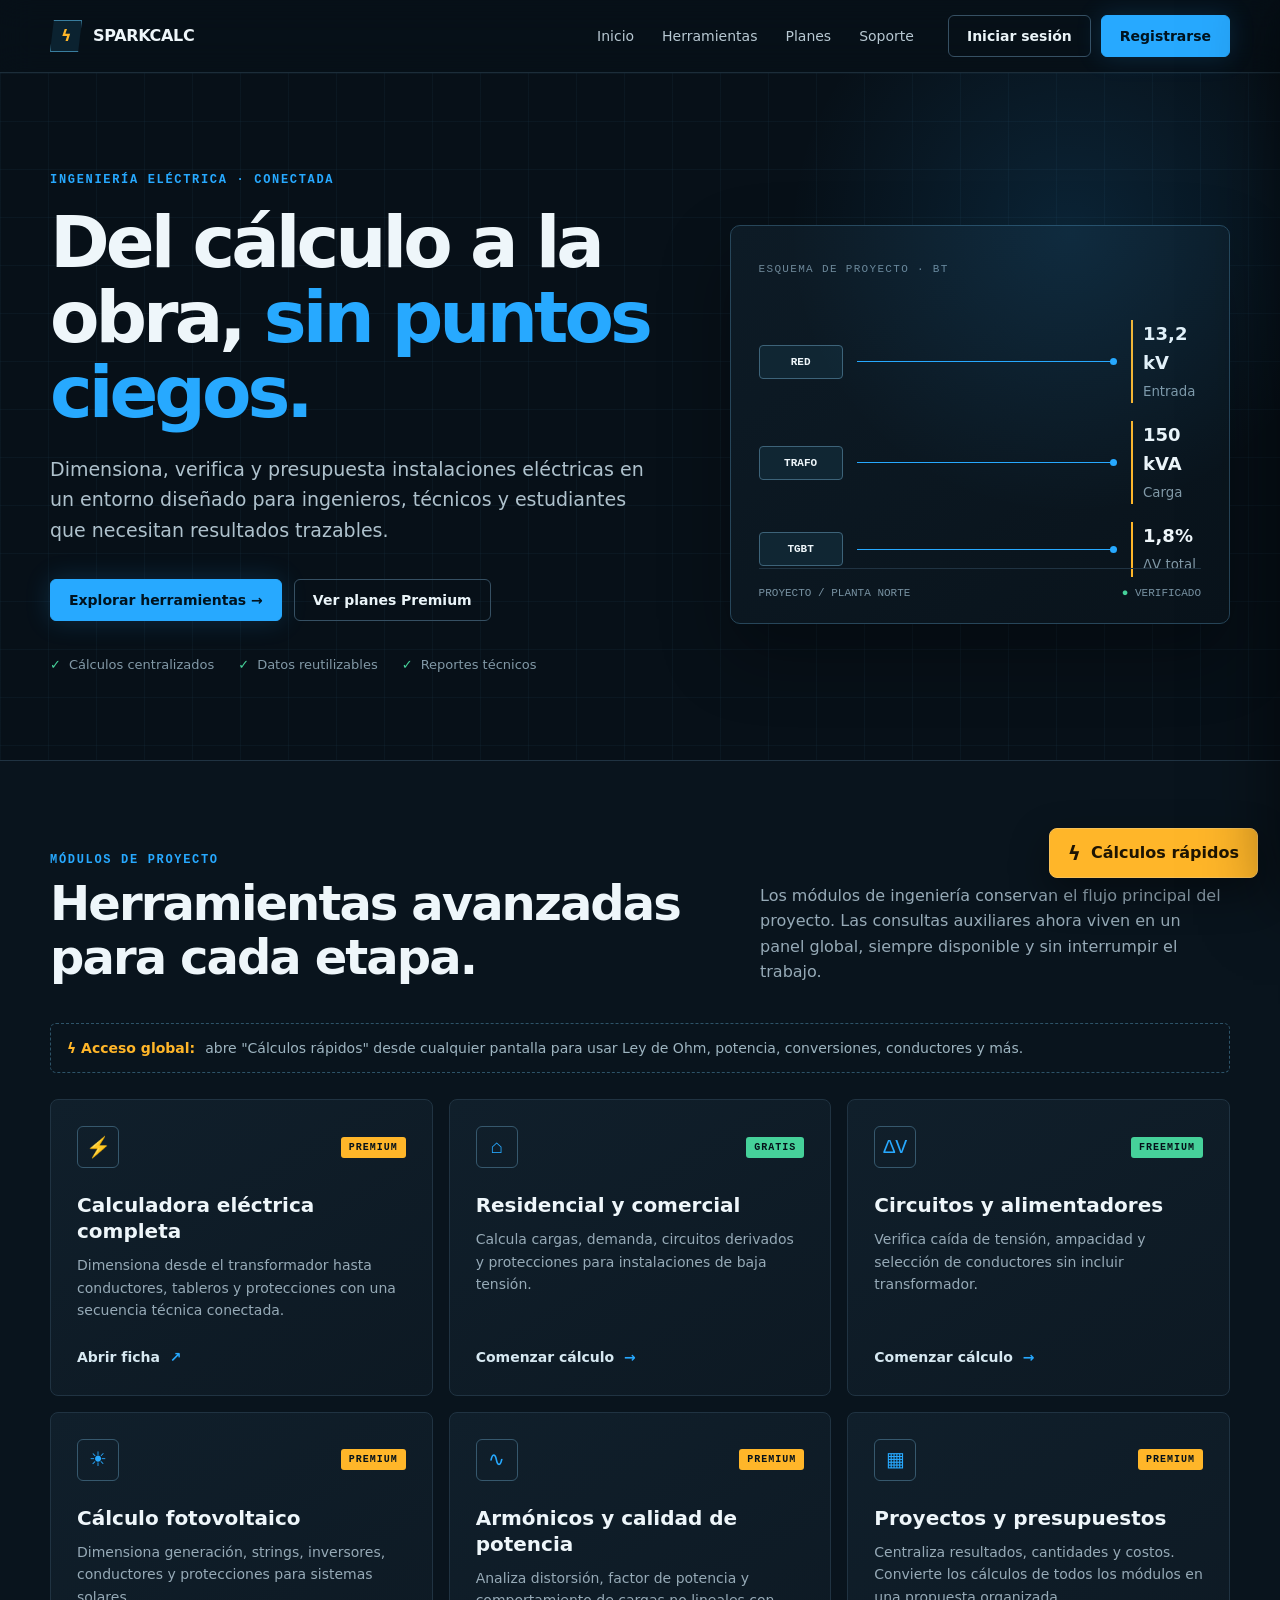
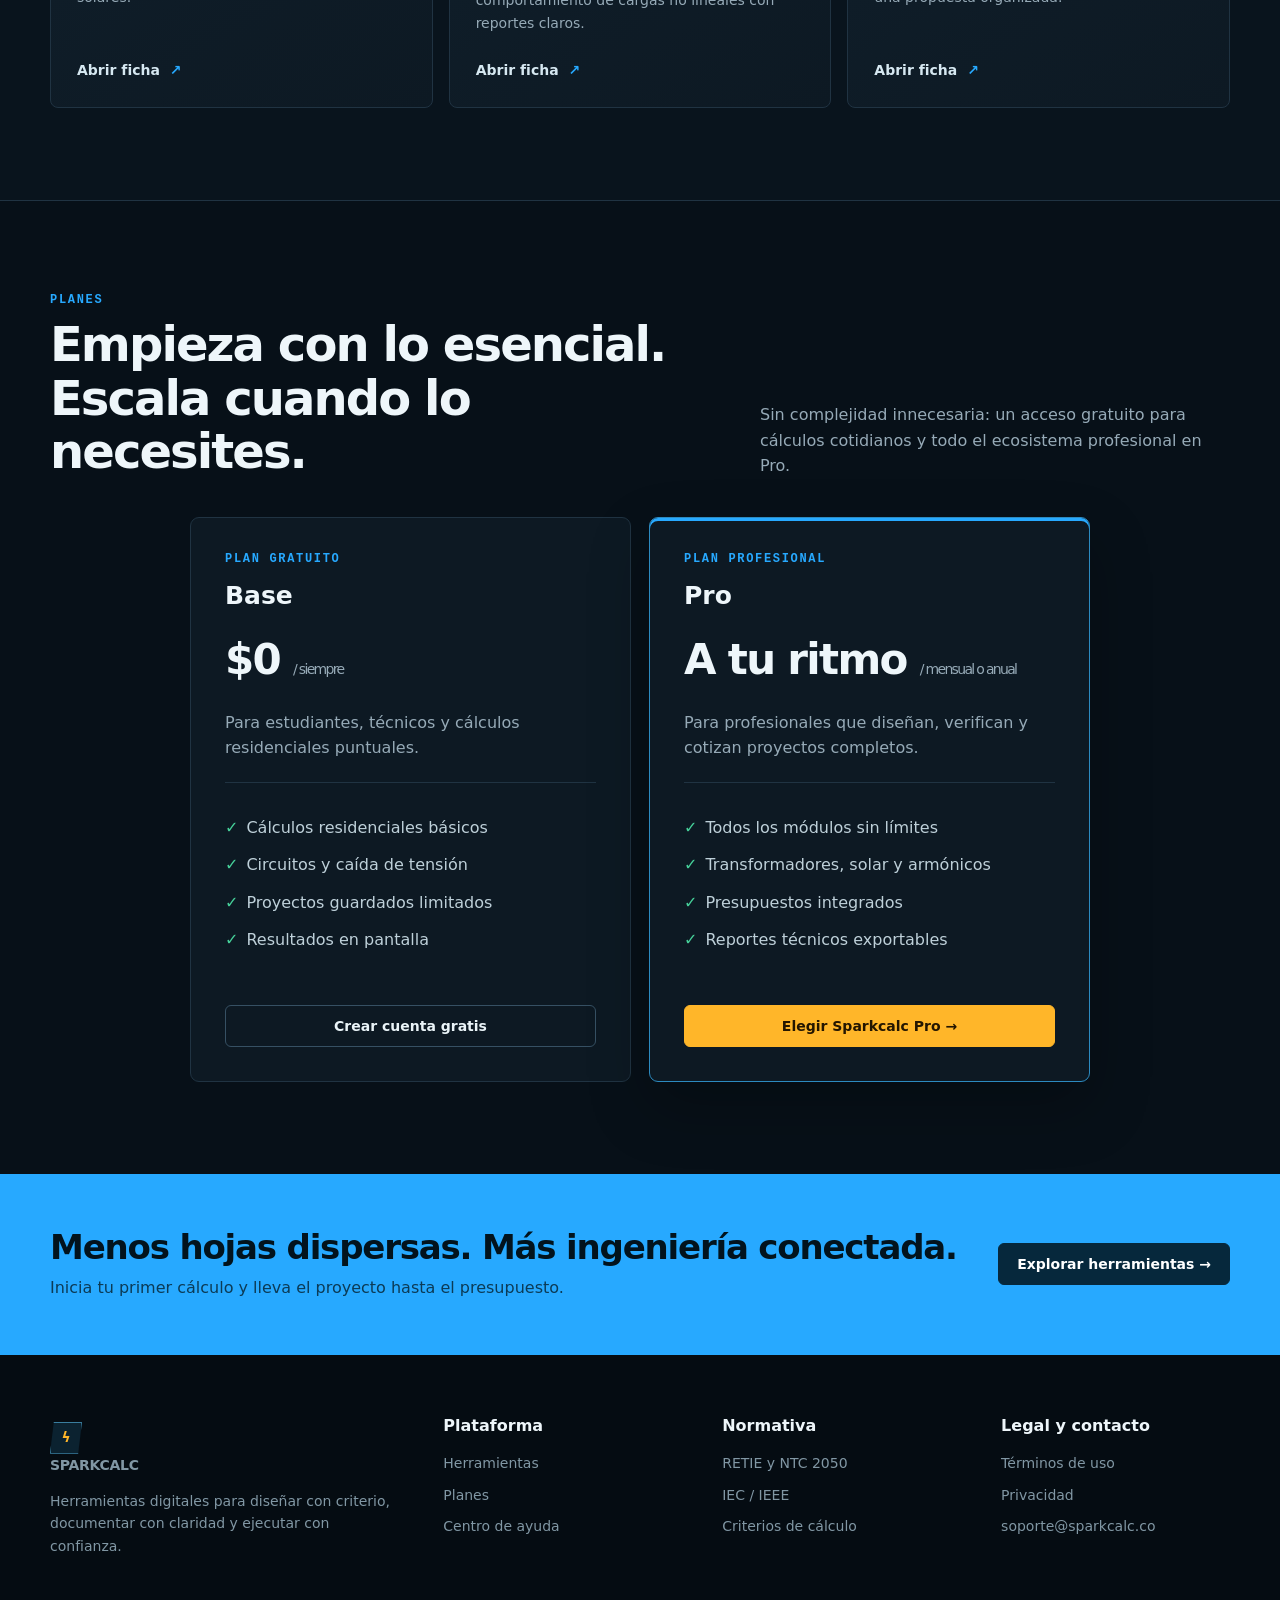
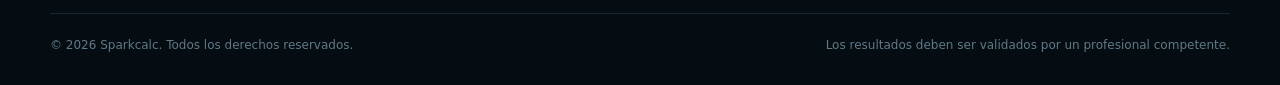
==== index.html @ 271c9454 "Corrección en Planes" ====
﻿<!doctype html>
<html lang="es">
<head>
  <meta charset="utf-8">
  <meta name="viewport" content="width=device-width, initial-scale=1">
  <meta name="description" content="Cálculo, análisis y gestión de proyectos eléctricos en una sola plataforma.">
  <title>Sparkcalc - Ingeniería eléctrica conectada</title>
  <link rel="stylesheet" href="assets/css/styles.css?v=20260912-plans">
</head>
<body>
  <header class="site-header">
    <div class="wrap nav">
      <a class="brand" href="#inicio" aria-label="Sparkcalc inicio">
        <span class="mark" aria-hidden="true">ϟ</span>
        <span>SPARKCALC</span>
      </a>
      <nav class="links" aria-label="Navegación principal">
        <a href="#inicio">Inicio</a>
        <a href="pages/herramientas.html">Herramientas</a>
        <a href="pages/planes.html">Planes</a>
        <a href="pages/soporte.html">Soporte</a>
      </nav>
      <div class="actions">
        <a class="btn" href="pages/login.html">Iniciar sesión</a>
        <a class="btn primary" href="pages/registro.html">Registrarse</a>
      </div>
    </div>
  </header>

  <button class="quick-trigger" id="quickOpen" type="button" aria-controls="quickPanel" aria-expanded="false">
    <span class="bolt" aria-hidden="true">ϟ</span>
    <span class="label">Cálculos rápidos</span>
  </button>
  <div class="quick-backdrop" id="quickBackdrop"></div>

  <aside class="quick-panel" id="quickPanel" aria-hidden="true" aria-label="Cálculos rápidos y convertidores">
    <div class="quick-head">
      <div>
        <div class="eyebrow">Disponible en todo momento</div>
        <h2>Cálculos rápidos</h2>
        <p>Consulta, convierte y vuelve a tu trabajo sin perder el contexto.</p>
      </div>
      <button class="close" id="quickClose" type="button" aria-label="Cerrar panel">×</button>
    </div>

    <div class="quick-groups" aria-label="Categorías de cálculo">
      <button class="quick-link active" type="button">Ω Ley de Ohm</button>
      <button class="quick-link" type="button">W Ley de Potencia</button>
      <button class="quick-link" type="button">⇄ Convertir unidades</button>
      <button class="quick-link" type="button">▤ Conductores</button>
      <button class="quick-link" type="button">△ Trifásicos</button>
      <button class="quick-link" type="button">cosφ Factor de potencia</button>
    </div>

    <div class="mini-calc">
      <h3>Ley de Ohm</h3>
      <p>Introduce tensión y resistencia para calcular la corriente.</p>
      <div class="field-row">
        <div class="field">
          <label for="voltage">Tensión (V)</label>
          <input id="voltage" type="number" value="120" min="0" inputmode="decimal">
        </div>
        <div class="field">
          <label for="resistance">Resistencia (Ω)</label>
          <input id="resistance" type="number" value="24" min="0.001" inputmode="decimal">
        </div>
      </div>
      <div class="result">
        <span>Corriente calculada</span>
        <strong id="current">5.00 A</strong>
      </div>
    </div>

    <p class="panel-note">
      Los cálculos rápidos son auxiliares y no modifican los datos del módulo activo hasta que el usuario elija "Usar resultado".
    </p>
  </aside>

  <main>
    <section class="hero" id="inicio">
      <div class="wrap hero-grid">
        <div>
          <div class="eyebrow">Ingeniería eléctrica · conectada</div>
          <h1>Del cálculo a la obra, <span>sin puntos ciegos.</span></h1>
          <p class="lead">
            Dimensiona, verifica y presupuesta instalaciones eléctricas en un entorno diseñado para ingenieros,
            técnicos y estudiantes que necesitan resultados trazables.
          </p>
          <div class="hero-actions">
            <a class="btn primary" href="pages/herramientas.html">Explorar herramientas →</a>
            <a class="btn" href="pages/planes.html">Ver planes Premium</a>
          </div>
          <div class="micro">
            <span>Cálculos centralizados</span>
            <span>Datos reutilizables</span>
            <span>Reportes técnicos</span>
          </div>
        </div>

        <aside class="diagram" aria-label="Resumen visual de un proyecto eléctrico">
          <div class="flow">
            <div class="flow-row">
              <div class="node">RED</div>
              <div class="wire"></div>
              <div class="metric"><b>13,2 kV</b><small>Entrada</small></div>
            </div>
            <div class="flow-row">
              <div class="node">TRAFO</div>
              <div class="wire"></div>
              <div class="metric"><b>150 kVA</b><small>Carga</small></div>
            </div>
            <div class="flow-row">
              <div class="node">TGBT</div>
              <div class="wire"></div>
              <div class="metric"><b>1,8%</b><small>ΔV total</small></div>
            </div>
          </div>
          <div class="status">
            <span>PROYECTO / PLANTA NORTE</span>
            <span><strong>●</strong> VERIFICADO</span>
          </div>
        </aside>
      </div>
    </section>

    <section class="tools" id="herramientas">
      <div class="wrap">
        <div class="section-head">
          <div>
            <div class="eyebrow">Módulos de proyecto</div>
            <h2>Herramientas avanzadas<br>para cada etapa.</h2>
          </div>
          <p>
            Los módulos de ingeniería conservan el flujo principal del proyecto. Las consultas auxiliares ahora
            viven en un panel global, siempre disponible y sin interrumpir el trabajo.
          </p>
        </div>
        <div class="tools-note">
          <b>ϟ Acceso global:</b>
          abre "Cálculos rápidos" desde cualquier pantalla para usar Ley de Ohm, potencia, conversiones, conductores y más.
        </div>
        <div class="grid">
          <article class="card">
            <div class="card-top"><span class="icon">⚡</span><span class="tag">Premium</span></div>
            <h3>Calculadora eléctrica completa</h3>
            <p>Dimensiona desde el transformador hasta conductores, tableros y protecciones con una secuencia técnica conectada.</p>
            <a href="pages/calculadora.html">Abrir ficha <span>↗</span></a>
          </article>
          <article class="card">
            <div class="card-top"><span class="icon">⌂</span><span class="tag free">Gratis</span></div>
            <h3>Residencial y comercial</h3>
            <p>Calcula cargas, demanda, circuitos derivados y protecciones para instalaciones de baja tensión.</p>
            <a href="pages/calculadora.html">Comenzar cálculo <span>→</span></a>
          </article>
          <article class="card">
            <div class="card-top"><span class="icon">ΔV</span><span class="tag free">Freemium</span></div>
            <h3>Circuitos y alimentadores</h3>
            <p>Verifica caída de tensión, ampacidad y selección de conductores sin incluir transformador.</p>
            <a href="pages/calculadora.html">Comenzar cálculo <span>→</span></a>
          </article>
          <article class="card">
            <div class="card-top"><span class="icon">☀</span><span class="tag">Premium</span></div>
            <h3>Cálculo fotovoltaico</h3>
            <p>Dimensiona generación, strings, inversores, conductores y protecciones para sistemas solares.</p>
            <a href="pages/fotovoltaico.html">Abrir ficha <span>↗</span></a>
          </article>
          <article class="card">
            <div class="card-top"><span class="icon">∿</span><span class="tag">Premium</span></div>
            <h3>Armónicos y calidad de potencia</h3>
            <p>Analiza distorsión, factor de potencia y comportamiento de cargas no lineales con reportes claros.</p>
            <a href="pages/calidad-potencia.html">Abrir ficha <span>↗</span></a>
          </article>
          <article class="card">
            <div class="card-top"><span class="icon">▦</span><span class="tag">Premium</span></div>
            <h3>Proyectos y presupuestos</h3>
            <p>Centraliza resultados, cantidades y costos. Convierte los cálculos de todos los módulos en una propuesta organizada.</p>
            <a href="pages/proyectos.html">Abrir ficha <span>↗</span></a>
          </article>
        </div>
      </div>
    </section>

    <section class="pricing" id="planes">
      <div class="wrap">
        <div class="section-head">
          <div>
            <div class="eyebrow">Planes</div>
            <h2>Empieza con lo esencial.<br>Escala cuando lo necesites.</h2>
          </div>
          <p>Sin complejidad innecesaria: un acceso gratuito para cálculos cotidianos y todo el ecosistema profesional en Pro.</p>
        </div>
        <div class="price-grid">
          <article class="price">
            <div class="eyebrow">Plan gratuito</div>
            <h3>Base</h3>
            <div class="amount">$0 <small>/ siempre</small></div>
            <p>Para estudiantes, técnicos y cálculos residenciales puntuales.</p>
            <ul class="features">
              <li>Cálculos residenciales básicos</li>
              <li>Circuitos y caída de tensión</li>
              <li>Proyectos guardados limitados</li>
              <li>Resultados en pantalla</li>
            </ul>
            <a class="btn" href="pages/registro.html">Crear cuenta gratis</a>
          </article>
          <article class="price pro">
            <div class="eyebrow">Plan profesional</div>
            <h3>Pro</h3>
            <div class="amount">A tu ritmo <small>/ mensual o anual</small></div>
            <p>Para profesionales que diseñan, verifican y cotizan proyectos completos.</p>
            <ul class="features">
              <li>Todos los módulos sin límites</li>
              <li>Transformadores, solar y armónicos</li>
              <li>Presupuestos integrados</li>
              <li>Reportes técnicos exportables</li>
            </ul>
            <a class="btn amber" href="pages/registro.html">Elegir Sparkcalc Pro →</a>
          </article>
        </div>
      </div>
    </section>

    <section class="cta-band">
      <div class="wrap cta-in">
        <div>
          <h2>Menos hojas dispersas. Más ingeniería conectada.</h2>
          <p>Inicia tu primer cálculo y lleva el proyecto hasta el presupuesto.</p>
        </div>
        <a class="btn" href="pages/herramientas.html">Explorar herramientas →</a>
      </div>
    </section>
  </main>

  <footer id="soporte">
    <div class="wrap">
      <div class="foot">
        <div>
          <a class="brand" href="#inicio"><span class="mark" aria-hidden="true">ϟ</span><span>SPARKCALC</span></a>
          <p>Herramientas digitales para diseñar con criterio, documentar con claridad y ejecutar con confianza.</p>
        </div>
        <div>
          <h4>Plataforma</h4>
          <a href="pages/herramientas.html">Herramientas</a>
          <a href="pages/planes.html">Planes</a>
          <a href="pages/soporte.html">Centro de ayuda</a>
        </div>
        <div>
          <h4>Normativa</h4>
          <a href="pages/normativa.html">RETIE y NTC 2050</a>
          <a href="pages/normativa.html#iec-ieee">IEC / IEEE</a>
          <a href="pages/normativa.html#criterios">Criterios de cálculo</a>
        </div>
        <div>
          <h4>Legal y contacto</h4>
          <a href="pages/legal.html">Términos de uso</a>
          <a href="pages/legal.html#privacidad">Privacidad</a>
          <a href="mailto:soporte@sparkcalc.co">soporte@sparkcalc.co</a>
        </div>
      </div>
      <div class="legal">
        <span>© 2026 Sparkcalc. Todos los derechos reservados.</span>
        <span>Los resultados deben ser validados por un profesional competente.</span>
      </div>
    </div>
  </footer>

  <script src="assets/js/main.js?v=20260912-light" defer></script>
</body>
</html>
---- assets/css/styles.css ----
:root {
  --bg: #071018;
  --panel: #0d1923;
  --panel-strong: #101f2b;
  --line: #203342;
  --text: #eef6fa;
  --muted: #96aab7;
  --blue: #27a9ff;
  --amber: #ffb629;
  --green: #46d19a;
  --max: 1180px;
}

* { box-sizing: border-box; }
html { scroll-behavior: smooth; }

body {
  margin: 0;
  background: var(--bg);
  color: var(--text);
  font: 16px/1.6 Inter, ui-sans-serif, system-ui, -apple-system, BlinkMacSystemFont, "Segoe UI", sans-serif;
}

a { color: inherit; text-decoration: none; }
button, input { font: inherit; }
.wrap { width: min(var(--max), calc(100% - 40px)); margin: auto; }

.eyebrow {
  color: var(--blue);
  font: 700 12px/1.2 ui-monospace, SFMono-Regular, Consolas, monospace;
  letter-spacing: .14em;
  text-transform: uppercase;
}

.site-header {
  position: sticky;
  top: 0;
  z-index: 20;
  border-bottom: 1px solid rgba(69, 101, 122, .35);
  background: rgba(7, 16, 24, .88);
  backdrop-filter: blur(16px);
}

.nav { display: flex; height: 72px; align-items: center; gap: 34px; }
.brand { display: flex; align-items: center; gap: 11px; font-weight: 780; letter-spacing: -.02em; }

.mark {
  display: grid;
  width: 32px;
  height: 32px;
  place-items: center;
  border: 1px solid #397d9e;
  background: #0b2230;
  color: var(--amber);
  clip-path: polygon(12% 0, 100% 0, 88% 100%, 0 100%);
}

.links { display: flex; gap: 28px; margin-left: auto; color: #b7c8d2; font-size: 14px; }
.links a:hover { color: #fff; }
.actions { display: flex; gap: 10px; }

.btn {
  display: inline-flex;
  min-height: 42px;
  align-items: center;
  justify-content: center;
  padding: 0 18px;
  border: 1px solid #365063;
  border-radius: 6px;
  background: transparent;
  color: #eaf4f8;
  cursor: pointer;
  font-size: 14px;
  font-weight: 700;
  transition: .2s;
}

.btn:hover { border-color: #5b839d; transform: translateY(-1px); }
.btn.primary { border-color: var(--blue); background: var(--blue); color: #00131f; box-shadow: 0 0 26px rgba(39, 169, 255, .18); }
.btn.amber { border-color: var(--amber); background: var(--amber); color: #241600; }

.hero {
  position: relative;
  overflow: hidden;
  padding: 100px 0 84px;
  border-bottom: 1px solid var(--line);
  background-image:
    linear-gradient(rgba(41, 79, 102, .12) 1px, transparent 1px),
    linear-gradient(90deg, rgba(41, 79, 102, .12) 1px, transparent 1px);
  background-size: 48px 48px;
}

.hero::after {
  position: absolute;
  top: -150px;
  right: -100px;
  width: 620px;
  height: 620px;
  background: radial-gradient(circle, rgba(39, 169, 255, .13), transparent 64%);
  content: "";
  pointer-events: none;
}

.hero-grid { display: grid; align-items: center; gap: 68px; grid-template-columns: 1.1fr .9fr; }
.hero h1 { max-width: 800px; margin: 18px 0 24px; font-size: clamp(42px, 6vw, 72px); letter-spacing: -.055em; line-height: 1.04; }
.hero h1 span { color: var(--blue); }
.lead { max-width: 650px; margin: 0 0 34px; color: #afc2cd; font-size: 19px; }
.hero-actions { display: flex; flex-wrap: wrap; gap: 12px; }
.micro { display: flex; gap: 24px; margin-top: 34px; color: #8299a7; font-size: 13px; }
.micro span::before, .features li::before { margin-right: 8px; color: var(--green); content: "✓"; }

.diagram {
  position: relative;
  min-height: 390px;
  padding: 28px;
  border: 1px solid #27465a;
  border-radius: 10px;
  background: linear-gradient(145deg, #0d1b26, #09131b);
  box-shadow: 0 30px 70px rgba(0, 0, 0, .32);
}

.diagram::before {
  color: #6d8798;
  content: "ESQUEMA DE PROYECTO · BT";
  font: 11px ui-monospace, SFMono-Regular, Consolas, monospace;
  letter-spacing: .12em;
}

.flow { margin-top: 40px; }
.flow-row { display: grid; align-items: center; gap: 14px; grid-template-columns: 84px 1fr 70px; margin: 18px 0; }
.node { padding: 10px 8px; border: 1px solid #3d6379; border-radius: 4px; background: #102633; font: 700 11px ui-monospace, SFMono-Regular, Consolas, monospace; text-align: center; }
.wire { position: relative; height: 1px; background: var(--blue); }
.wire::after { position: absolute; top: -3px; right: 0; width: 7px; height: 7px; border-radius: 50%; background: var(--blue); content: ""; }
.metric { padding-left: 10px; border-left: 2px solid var(--amber); }
.metric b { display: block; font-size: 18px; }
.metric small { color: #8199a7; }

.status {
  position: absolute;
  right: 28px;
  bottom: 24px;
  left: 28px;
  display: flex;
  justify-content: space-between;
  padding-top: 18px;
  border-top: 1px solid var(--line);
  color: #7892a2;
  font: 11px ui-monospace, SFMono-Regular, Consolas, monospace;
}

.status strong { color: var(--green); }
section { padding: 92px 0; }

.section-head {
  display: flex;
  align-items: end;
  justify-content: space-between;
  gap: 30px;
  margin-bottom: 38px;
}

.section-head h2 { margin: 10px 0 0; font-size: clamp(32px, 4vw, 48px); letter-spacing: -.04em; line-height: 1.12; }
.section-head p { max-width: 470px; margin: 0; color: var(--muted); }
.tools { background: #09141d; }

.tools-note {
  display: flex;
  align-items: center;
  gap: 10px;
  margin: 0 0 26px;
  padding: 13px 16px;
  border: 1px dashed #2d5368;
  border-radius: 6px;
  color: #9eb5c1;
  font-size: 14px;
}

.tools-note b { color: var(--amber); }
.grid { display: grid; gap: 16px; grid-template-columns: repeat(3, 1fr); }

.card {
  display: flex;
  min-height: 285px;
  flex-direction: column;
  padding: 26px;
  border: 1px solid var(--line);
  border-radius: 8px;
  background: linear-gradient(150deg, var(--panel-strong), var(--panel));
  transition: .22s;
}

.card:hover { border-color: #376078; transform: translateY(-4px); }
.card-top { display: flex; align-items: center; justify-content: space-between; }
.icon { display: grid; width: 42px; height: 42px; place-items: center; border: 1px solid #36586d; border-radius: 6px; color: var(--blue); font: 20px ui-monospace, SFMono-Regular, Consolas, monospace; }
.tag { padding: 5px 8px; border-radius: 3px; background: var(--amber); color: #05121a; font: 700 10px ui-monospace, SFMono-Regular, Consolas, monospace; letter-spacing: .1em; text-transform: uppercase; }
.tag.free { background: var(--green); }
.card h3 { margin: 24px 0 10px; font-size: 20px; line-height: 1.3; }
.card p { margin: 0; color: var(--muted); font-size: 14px; }
.card a { margin-top: auto; padding-top: 25px; color: #d6e8f1; font-size: 14px; font-weight: 700; }
.card a span { margin-left: 5px; color: var(--blue); }

.pricing { border-top: 1px solid var(--line); background: var(--bg); }
.price-grid { display: grid; max-width: 900px; gap: 18px; grid-template-columns: 1fr 1fr; margin: 0 auto; }
.price { padding: 34px; border: 1px solid var(--line); border-radius: 9px; background: var(--panel); }
.price.pro { border-color: #2c8ac0; box-shadow: inset 0 3px var(--blue), 0 25px 60px rgba(0, 0, 0, .25); }
.price h3 { margin: 10px 0; font-size: 25px; }
.amount { font-size: 42px; font-weight: 800; letter-spacing: -.04em; }
.amount small { color: var(--muted); font-size: 14px; font-weight: 500; }
.price > p { min-height: 52px; color: var(--muted); }
.features { padding: 20px 0; border-top: 1px solid var(--line); margin: 20px 0; list-style: none; }
.features li { margin: 12px 0; color: #bed0d9; }
.price .btn { width: 100%; }

.cta-band { padding: 54px 0; background: var(--blue); color: #02131d; }
.cta-in { display: flex; align-items: center; justify-content: space-between; gap: 30px; }
.cta-in h2 { margin: 0; font-size: 34px; letter-spacing: -.035em; line-height: 1.15; }
.cta-in p { margin: 8px 0 0; color: #0c3b56; }
.cta-in .btn { border-color: #06283c; background: #06283c; color: #fff; white-space: nowrap; }

footer { padding: 58px 0 30px; background: #050c12; }
.foot { display: grid; gap: 50px; grid-template-columns: 1.5fr repeat(3, 1fr); }
.foot p, .foot a { color: #8197a4; font-size: 14px; }
.foot h4 { margin: 0 0 14px; }
.foot a { display: block; margin: 9px 0; }
.foot a:hover { color: #fff; }
.legal { display: flex; justify-content: space-between; margin-top: 42px; padding-top: 22px; border-top: 1px solid #172632; color: #607987; font-size: 12px; }

.quick-trigger {
  position: fixed;
  right: 22px;
  bottom: 22px;
  z-index: 35;
  display: flex;
  min-height: 50px;
  align-items: center;
  gap: 10px;
  padding: 0 18px;
  border: 1px solid #f7c057;
  border-radius: 8px;
  background: var(--amber);
  color: #1e1503;
  box-shadow: 0 14px 38px rgba(0, 0, 0, .42);
  cursor: pointer;
  font-weight: 800;
}

.quick-trigger .bolt { font-size: 20px; }
.quick-panel { position: fixed; inset: 0 0 0 auto; z-index: 50; width: min(430px, 100%); overflow: auto; padding: 24px; border-left: 1px solid #31556a; background: #08131c; box-shadow: -24px 0 70px rgba(0, 0, 0, .55); transform: translateX(105%); transition: transform .25s ease; }
.quick-panel.open { transform: none; }
.quick-backdrop { position: fixed; inset: 0; z-index: 45; background: rgba(1, 7, 11, .62); backdrop-filter: blur(3px); opacity: 0; pointer-events: none; transition: .2s; }
.quick-backdrop.open { opacity: 1; pointer-events: auto; }
.quick-head { display: flex; align-items: start; justify-content: space-between; gap: 20px; padding-bottom: 20px; border-bottom: 1px solid var(--line); }
.quick-head h2 { margin: 6px 0; font-size: 24px; line-height: 1.2; }
.quick-head p { margin: 0; color: var(--muted); font-size: 14px; }
.close { width: 40px; height: 40px; border: 1px solid var(--line); border-radius: 6px; background: var(--panel); color: #fff; cursor: pointer; font-size: 22px; }
.quick-groups { display: grid; gap: 9px; grid-template-columns: 1fr 1fr; margin: 22px 0; }
.quick-link { padding: 13px; border: 1px solid var(--line); border-radius: 6px; background: var(--panel); color: #c8d8e0; cursor: pointer; font-weight: 650; text-align: left; }
.quick-link:hover, .quick-link.active { border-color: var(--blue); background: #102839; color: #fff; }
.mini-calc { padding: 20px; border: 1px solid #28536c; border-radius: 8px; background: #0d1e29; }
.mini-calc h3 { margin: 0 0 4px; }
.mini-calc > p { margin: 0 0 18px; color: var(--muted); font-size: 13px; }
.field-row { display: grid; gap: 10px; grid-template-columns: 1fr 1fr; }
.field label { display: block; margin-bottom: 5px; color: #9db2bd; font-size: 13px; }
.field input { width: 100%; height: 43px; padding: 0 11px; border: 1px solid #315267; border-radius: 5px; background: #07131b; color: #fff; font: 16px ui-monospace, SFMono-Regular, Consolas, monospace; }
.result { display: flex; align-items: center; justify-content: space-between; margin-top: 15px; padding: 13px; border-left: 3px solid var(--green); background: #0a1720; }
.result span { color: var(--muted); font-size: 13px; }
.result strong { font: 700 20px ui-monospace, SFMono-Regular, Consolas, monospace; }
.panel-note { margin-top: 20px; color: #76909f; font-size: 12px; }

.page-main { background: #f4f7f9; color: #13232d; }
.page-hero {
  padding: 74px 0 46px;
  border-bottom: 1px solid var(--line);
  color: var(--text);
  background:
    linear-gradient(90deg, rgba(39, 169, 255, .13), transparent 42%),
    linear-gradient(rgba(41, 79, 102, .1) 1px, transparent 1px),
    linear-gradient(90deg, rgba(41, 79, 102, .1) 1px, transparent 1px),
    #09141d;
  background-size: auto, 44px 44px, 44px 44px;
}
.page-hero h1 { max-width: 780px; margin: 12px 0 16px; color: var(--text); font-size: clamp(36px, 5vw, 58px); letter-spacing: -.05em; line-height: 1.05; }
.page-hero p { max-width: 760px; margin: 0; color: #abc0cc; font-size: 18px; }
.page-section { padding: 56px 0; background: #f4f7f9; }
.split { display: grid; gap: 22px; grid-template-columns: 1.05fr .95fr; }
.panel {
  padding: 24px;
  border: 1px solid #d8e2e8;
  border-radius: 8px;
  background: #ffffff;
  color: #13232d;
  box-shadow: 0 18px 45px rgba(22, 44, 58, .08);
}
.panel h2, .panel h3 { margin-top: 0; letter-spacing: -.025em; line-height: 1.2; }
.panel h2, .panel h3 { color: #0f2532; }
.panel p { color: #344f60; }
.module-list { display: grid; gap: 14px; }
.module-item {
  display: grid;
  gap: 16px;
  grid-template-columns: 52px 1fr auto;
  align-items: center;
  padding: 18px;
  border: 1px solid #d8e2e8;
  border-radius: 8px;
  background: #ffffff;
  color: #13232d;
  box-shadow: 0 14px 34px rgba(22, 44, 58, .07);
}
.module-item p { margin: 4px 0 0; color: #344f60; font-size: 14px; }
.module-item h3 { margin: 0; color: #0f2532; font-size: 18px; }
.page-section .btn:not(.primary):not(.amber), .auth-card .btn:not(.primary):not(.amber) {
  border-color: #b7c9d3;
  background: #ffffff;
  color: #173140;
}
.page-section .btn:not(.primary):not(.amber):hover, .auth-card .btn:not(.primary):not(.amber):hover {
  border-color: #6d91a5;
}
.stat-grid { display: grid; gap: 12px; grid-template-columns: repeat(3, 1fr); margin-top: 22px; }
.stat {
  padding: 16px;
  border: 1px solid #d9e5eb;
  border-left: 4px solid var(--blue);
  border-radius: 6px;
  background: #f8fbfd;
}
.stat b { display: block; font-size: 24px; letter-spacing: -.03em; }
.stat span { color: #405b6b; font-size: 13px; }
.form-grid { display: grid; gap: 14px; grid-template-columns: 1fr 1fr; }
.form-grid .field.full { grid-column: 1 / -1; }
.panel .field label, .auth-card .field label { color: #425765; }
.panel .field input, .panel .field select, .panel .field textarea,
.auth-card .field input, .auth-card .field select, .auth-card .field textarea {
  width: 100%;
  min-height: 43px;
  padding: 10px 11px;
  border: 1px solid #c9d7df;
  border-radius: 5px;
  background: #fbfdfe;
  color: #102431;
  box-shadow: inset 0 1px 2px rgba(16, 36, 49, .04);
}
.field textarea { min-height: 110px; resize: vertical; }
.table {
  width: 100%;
  border-collapse: collapse;
  overflow: hidden;
  border: 1px solid #d8e2e8;
  border-radius: 8px;
  background: #ffffff;
  color: #263b49;
  font-size: 14px;
}
.table th, .table td { padding: 14px; border-bottom: 1px solid #e1e9ee; text-align: left; }
.table th { background: #eaf2f6; color: #173140; font-size: 12px; letter-spacing: .08em; text-transform: uppercase; }
.table tr:last-child td { border-bottom: 0; }
.steps { display: grid; gap: 12px; counter-reset: step; }
.step { position: relative; padding: 18px 18px 18px 58px; border: 1px solid #d8e2e8; border-radius: 8px; background: #f8fbfd; }
.step::before {
  position: absolute;
  top: 18px;
  left: 18px;
  display: grid;
  width: 28px;
  height: 28px;
  place-items: center;
  border-radius: 50%;
  background: var(--amber);
  color: #211500;
  counter-increment: step;
  content: counter(step);
  font-weight: 800;
}
.step h3 { margin: 0 0 4px; font-size: 17px; }
.step p { margin: 0; color: #344f60; font-size: 14px; }
.auth-shell { display: grid; min-height: calc(100vh - 72px); place-items: center; padding: 46px 0; background: #f4f7f9; color: #13232d; }
.auth-card {
  width: min(460px, calc(100% - 32px));
  padding: 32px;
  border: 1px solid #d8e2e8;
  border-radius: 8px;
  background: #ffffff;
  box-shadow: 0 24px 70px rgba(22, 44, 58, .12);
}
.auth-card h1 { margin: 12px 0 8px; font-size: 34px; letter-spacing: -.04em; line-height: 1.08; }
.auth-card p { margin: 0 0 22px; color: #344f60; }
.auth-card .btn { width: 100%; margin-top: 16px; }
.muted-link { color: var(--blue); font-weight: 700; }
.page-main .pricing { border-top: 0; background: #f4f7f9; }
.page-main .price {
  border-color: #d8e2e8;
  background: #ffffff;
  color: #13232d;
  box-shadow: 0 18px 45px rgba(22, 44, 58, .08);
}
.page-main .price:not(.pro) { border-color: #e5a11f; box-shadow: inset 0 3px var(--amber), 0 22px 54px rgba(127, 91, 20, .12); }
.page-main .price.pro { border-color: #42aee8; box-shadow: inset 0 3px var(--blue), 0 24px 60px rgba(22, 44, 58, .12); }
.page-main .price h3, .page-main .amount { color: #0f2532; }
.page-main .price > p, .page-main .features li { color: #344f60; }
.page-main .amount small { color: #405b6b; }
.page-main .features { border-top-color: #d8e2e8; }

@media (max-width: 900px) {
  .links { display: none; }
  .actions .btn:first-child { display: none; }
  .hero-grid { grid-template-columns: 1fr; }
  .diagram { min-height: 340px; }
  .grid { grid-template-columns: repeat(2, 1fr); }
  .foot { grid-template-columns: 1fr 1fr; }
  .section-head { display: block; }
  .section-head p { margin-top: 16px; }
  .split { grid-template-columns: 1fr; }
  .module-item { grid-template-columns: 46px 1fr; }
  .module-item .btn { grid-column: 1 / -1; }
}

@media (max-width: 620px) {
  .wrap { width: min(100% - 28px, var(--max)); }
  .nav { height: 64px; }
  .actions { margin-left: auto; }
  .actions .btn { padding: 0 12px; }
  .hero { padding: 72px 0 62px; }
  .hero h1 { font-size: 42px; }
  .micro { display: grid; gap: 6px; }
  .diagram { min-height: 320px; padding: 20px; }
  .flow-row { grid-template-columns: 64px 1fr 62px; }
  .grid, .price-grid { grid-template-columns: 1fr; }
  .card { min-height: 250px; }
  .cta-in { display: block; }
  .cta-in .btn { margin-top: 22px; }
  .foot { grid-template-columns: 1fr; }
  .legal { display: block; }
  .legal span { display: block; margin-top: 8px; }
  .quick-trigger { right: 12px; bottom: 12px; }
  .quick-trigger .label { display: none; }
  .quick-groups, .field-row { grid-template-columns: 1fr; }
  .stat-grid, .form-grid { grid-template-columns: 1fr; }
  .table { display: block; overflow-x: auto; }
}
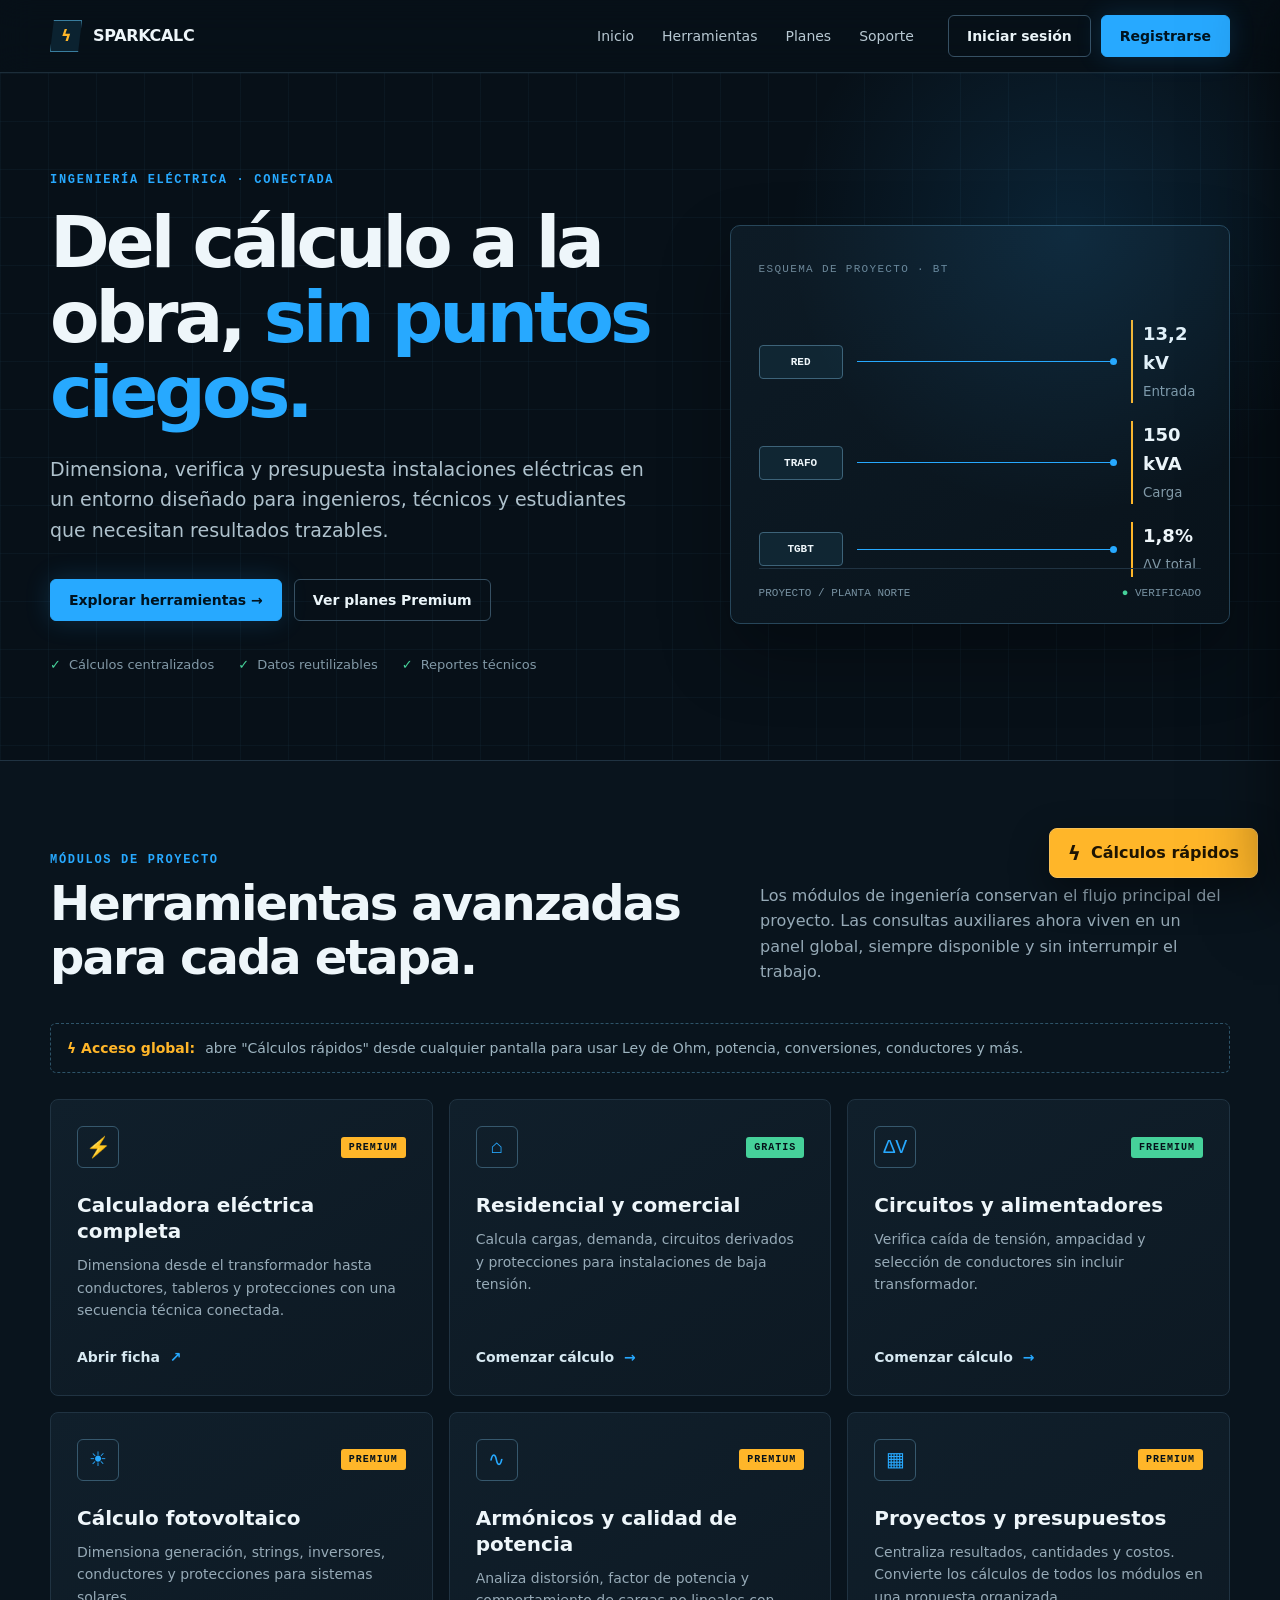
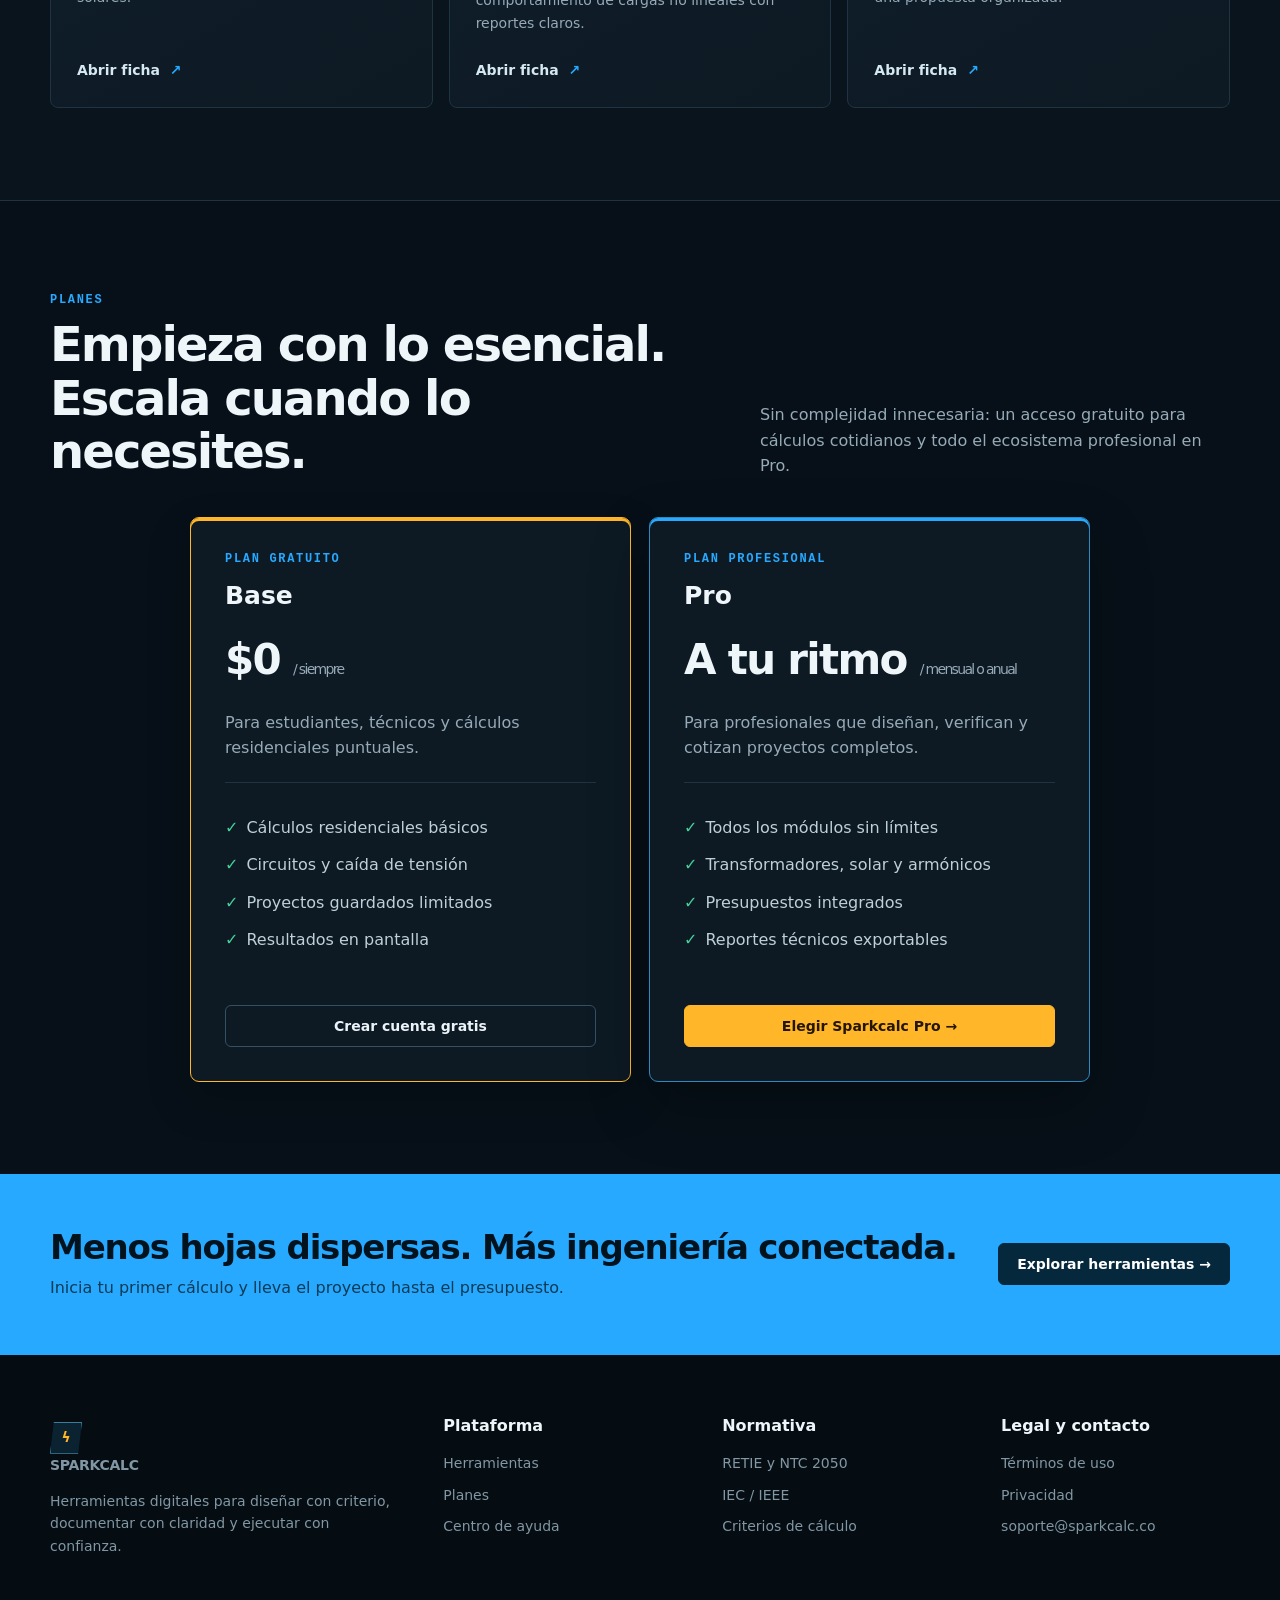
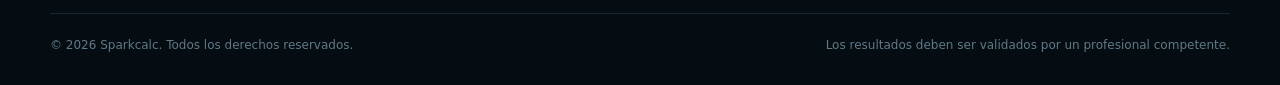
==== commit 3084eacc: "Ambar a Gratis en General" ====
--- a/index.html
+++ b/index.html
@@ -5,7 +5,7 @@
   <meta name="viewport" content="width=device-width, initial-scale=1">
   <meta name="description" content="Cálculo, análisis y gestión de proyectos eléctricos en una sola plataforma.">
   <title>Sparkcalc - Ingeniería eléctrica conectada</title>
-  <link rel="stylesheet" href="assets/css/styles.css?v=20260912-plans">
+  <link rel="stylesheet" href="assets/css/styles.css?v=20260912-amber-free">
 </head>
 <body>
   <header class="site-header">
--- a/assets/css/styles.css
+++ b/assets/css/styles.css
@@ -202,6 +202,7 @@
 .pricing { border-top: 1px solid var(--line); background: var(--bg); }
 .price-grid { display: grid; max-width: 900px; gap: 18px; grid-template-columns: 1fr 1fr; margin: 0 auto; }
 .price { padding: 34px; border: 1px solid var(--line); border-radius: 9px; background: var(--panel); }
+.price:not(.pro) { border-color: var(--amber); box-shadow: inset 0 3px var(--amber), 0 18px 45px rgba(0, 0, 0, .18); }
 .price.pro { border-color: #2c8ac0; box-shadow: inset 0 3px var(--blue), 0 25px 60px rgba(0, 0, 0, .25); }
 .price h3 { margin: 10px 0; font-size: 25px; }
 .amount { font-size: 42px; font-weight: 800; letter-spacing: -.04em; }
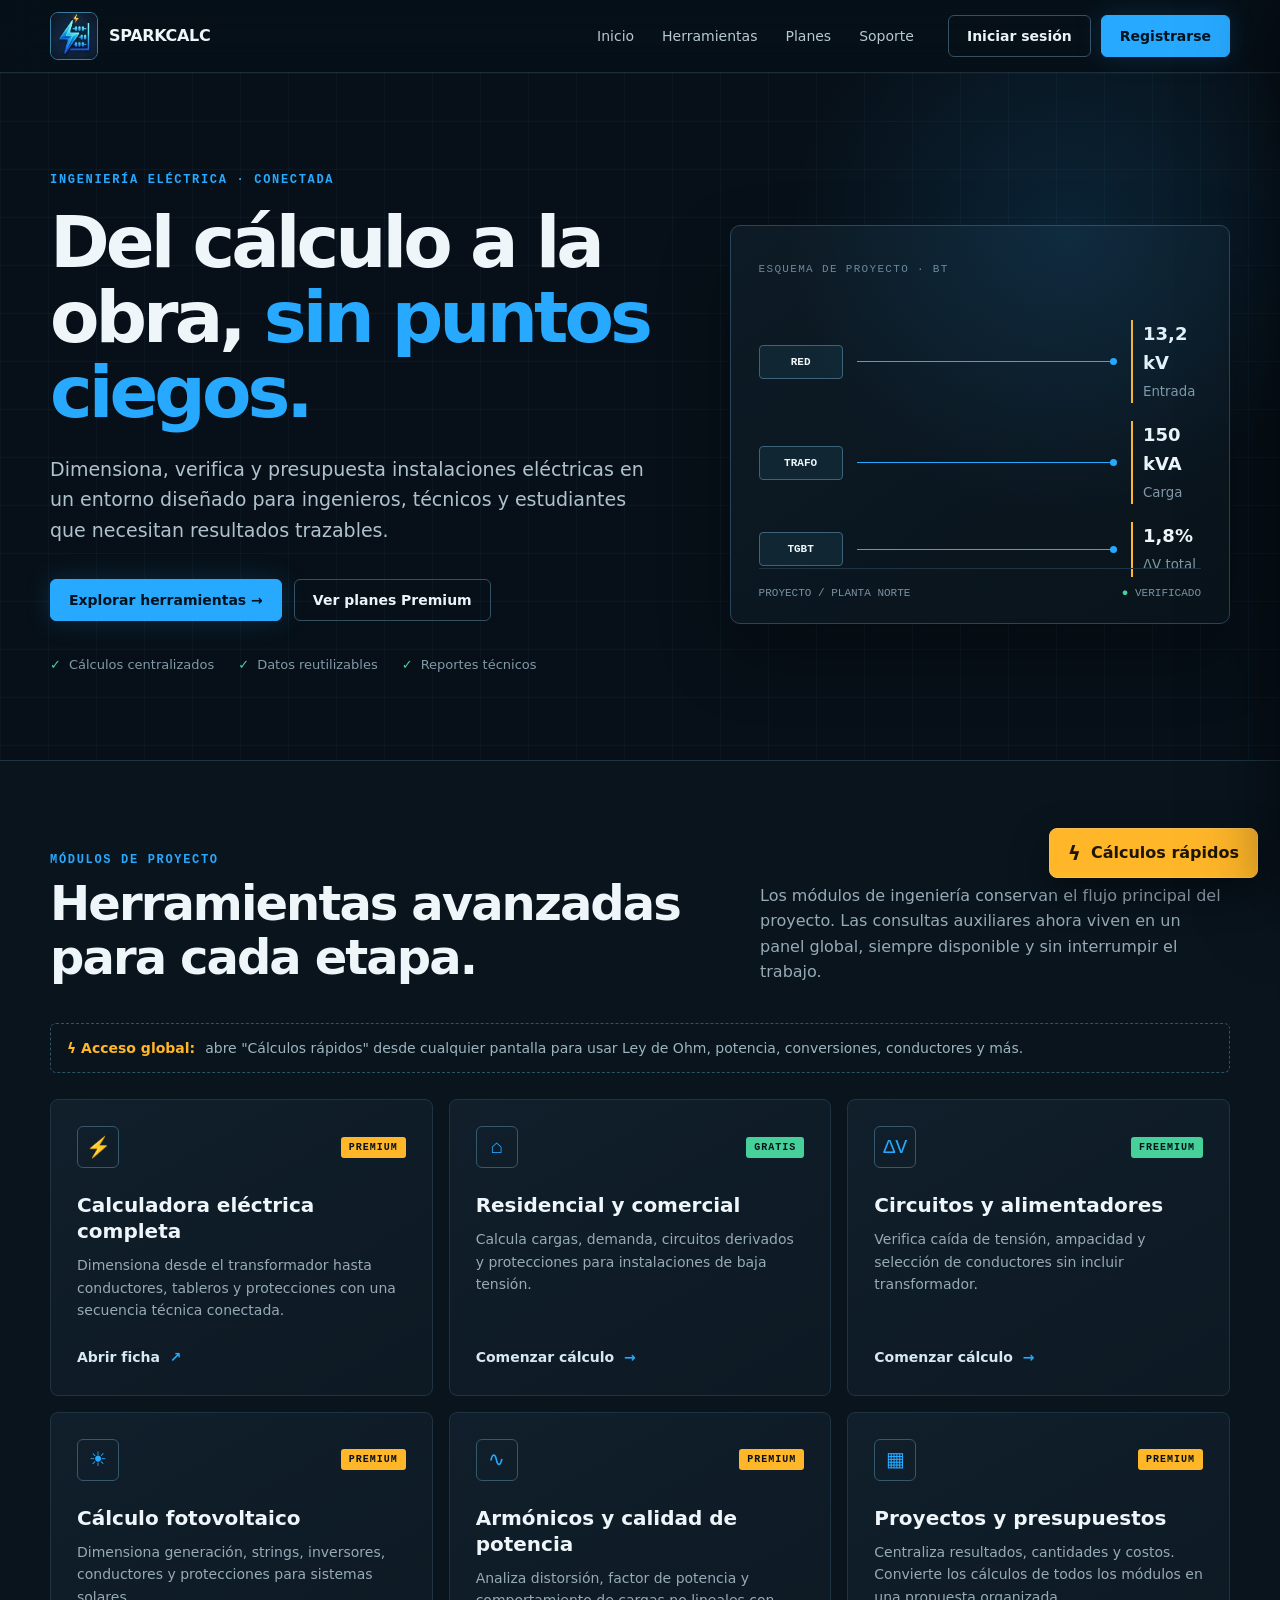
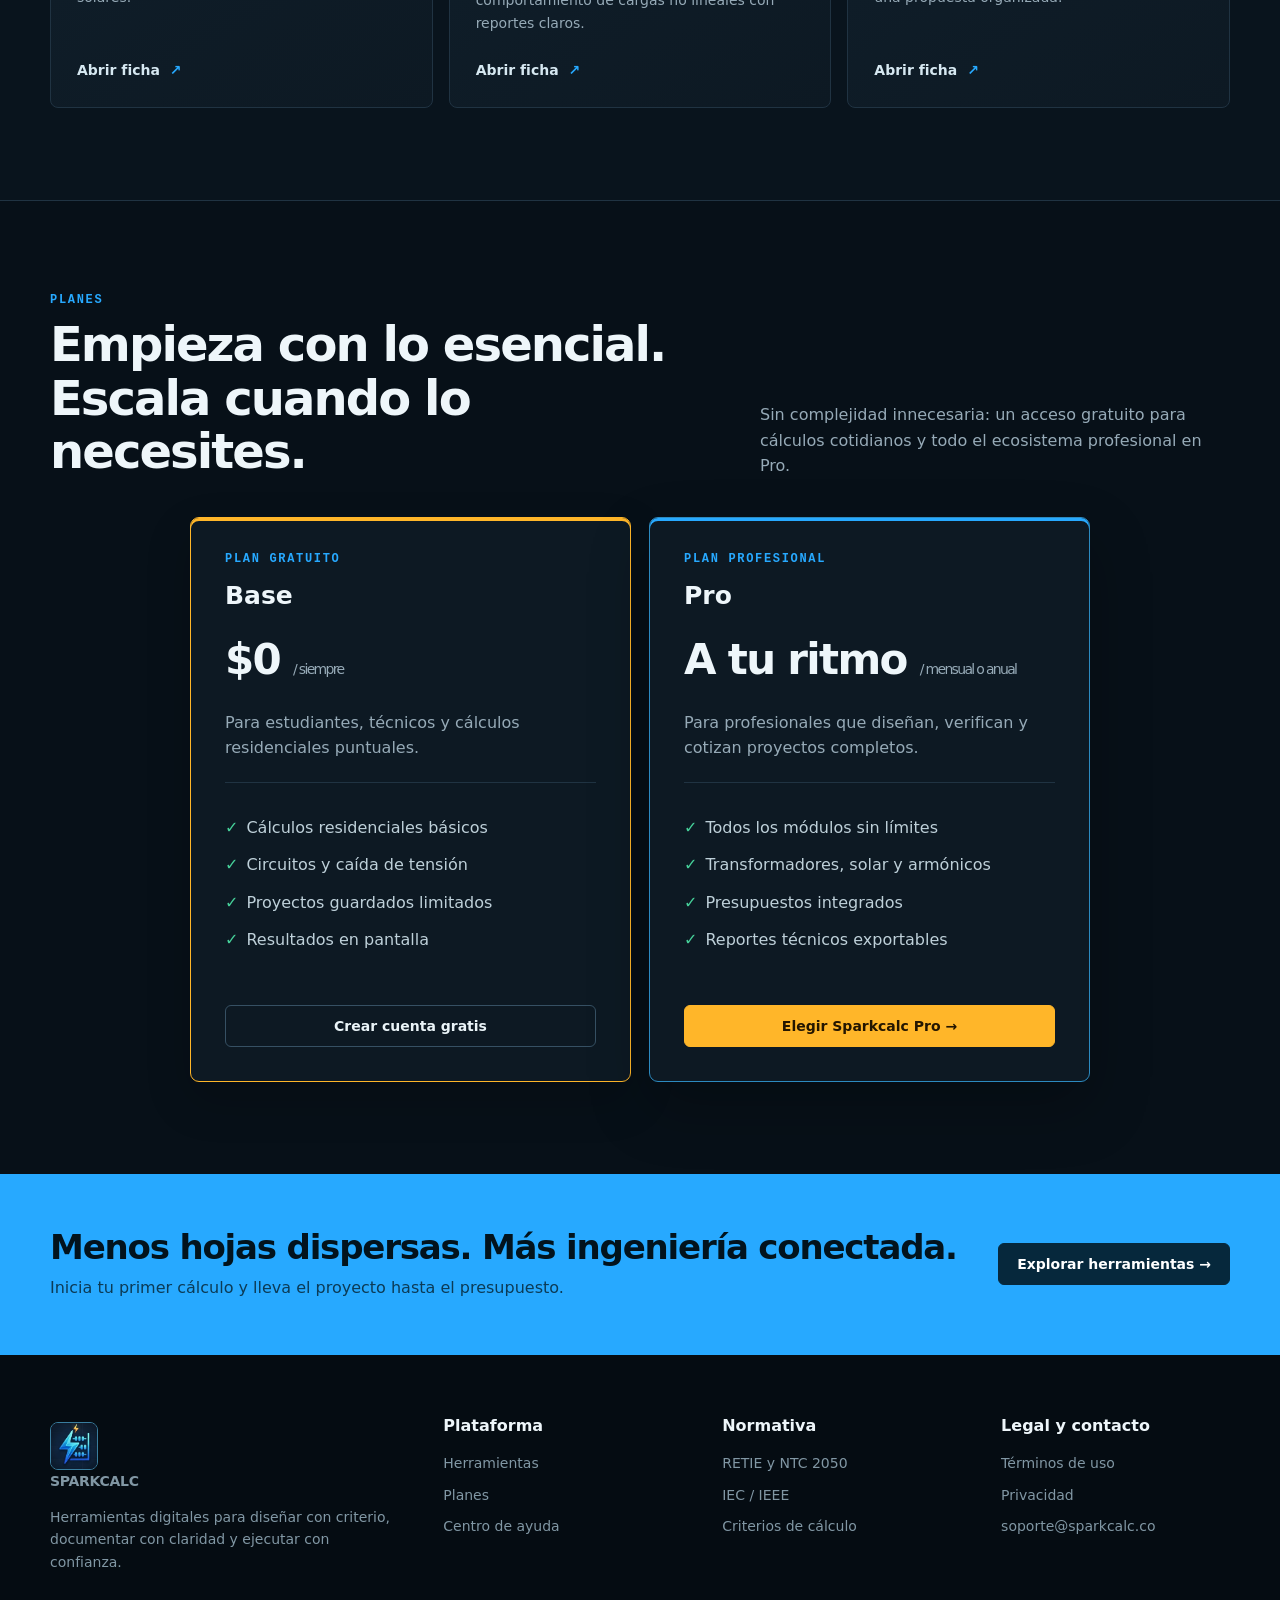
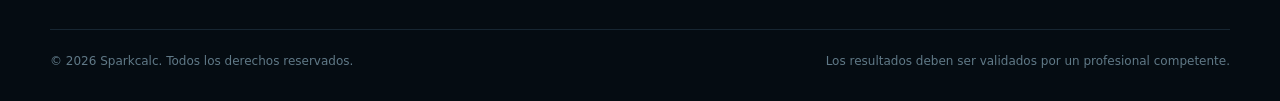
==== commit ee26fab6: "Se añade el logo" ====
--- a/index.html
+++ b/index.html
@@ -5,13 +5,14 @@
   <meta name="viewport" content="width=device-width, initial-scale=1">
   <meta name="description" content="Cálculo, análisis y gestión de proyectos eléctricos en una sola plataforma.">
   <title>Sparkcalc - Ingeniería eléctrica conectada</title>
-  <link rel="stylesheet" href="assets/css/styles.css?v=20260912-amber-free">
+  <link rel="icon" href="assets/img/logos.jpg">
+  <link rel="stylesheet" href="assets/css/styles.css?v=20260912-logo-translate-up">
 </head>
 <body>
   <header class="site-header">
     <div class="wrap nav">
       <a class="brand" href="#inicio" aria-label="Sparkcalc inicio">
-        <span class="mark" aria-hidden="true">ϟ</span>
+        <span class="mark" aria-hidden="true"><img src="assets/img/logos.jpg" alt="" aria-hidden="true"></span>
         <span>SPARKCALC</span>
       </a>
       <nav class="links" aria-label="Navegación principal">
@@ -235,7 +236,7 @@
     <div class="wrap">
       <div class="foot">
         <div>
-          <a class="brand" href="#inicio"><span class="mark" aria-hidden="true">ϟ</span><span>SPARKCALC</span></a>
+          <a class="brand" href="#inicio"><span class="mark" aria-hidden="true"><img src="assets/img/logos.jpg" alt="" aria-hidden="true"></span><span>SPARKCALC</span></a>
           <p>Herramientas digitales para diseñar con criterio, documentar con claridad y ejecutar con confianza.</p>
         </div>
         <div>
--- a/assets/css/styles.css
+++ b/assets/css/styles.css
@@ -46,13 +46,24 @@
 
 .mark {
   display: grid;
-  width: 32px;
-  height: 32px;
+  width: 48px;
+  height: 48px;
   place-items: center;
   border: 1px solid #397d9e;
-  background: #0b2230;
+  border-radius: 8px;
+  overflow: hidden;
+  background: #071018;
   color: var(--amber);
-  clip-path: polygon(12% 0, 100% 0, 88% 100%, 0 100%);
+  padding: 0;
+}
+
+.mark img {
+  width: 54px;
+  height: 54px;
+  max-width: none;
+  object-fit: cover;
+  object-position: 27% 50%;
+  transform: translateY(-8px);
 }
 
 .links { display: flex; gap: 28px; margin-left: auto; color: #b7c8d2; font-size: 14px; }
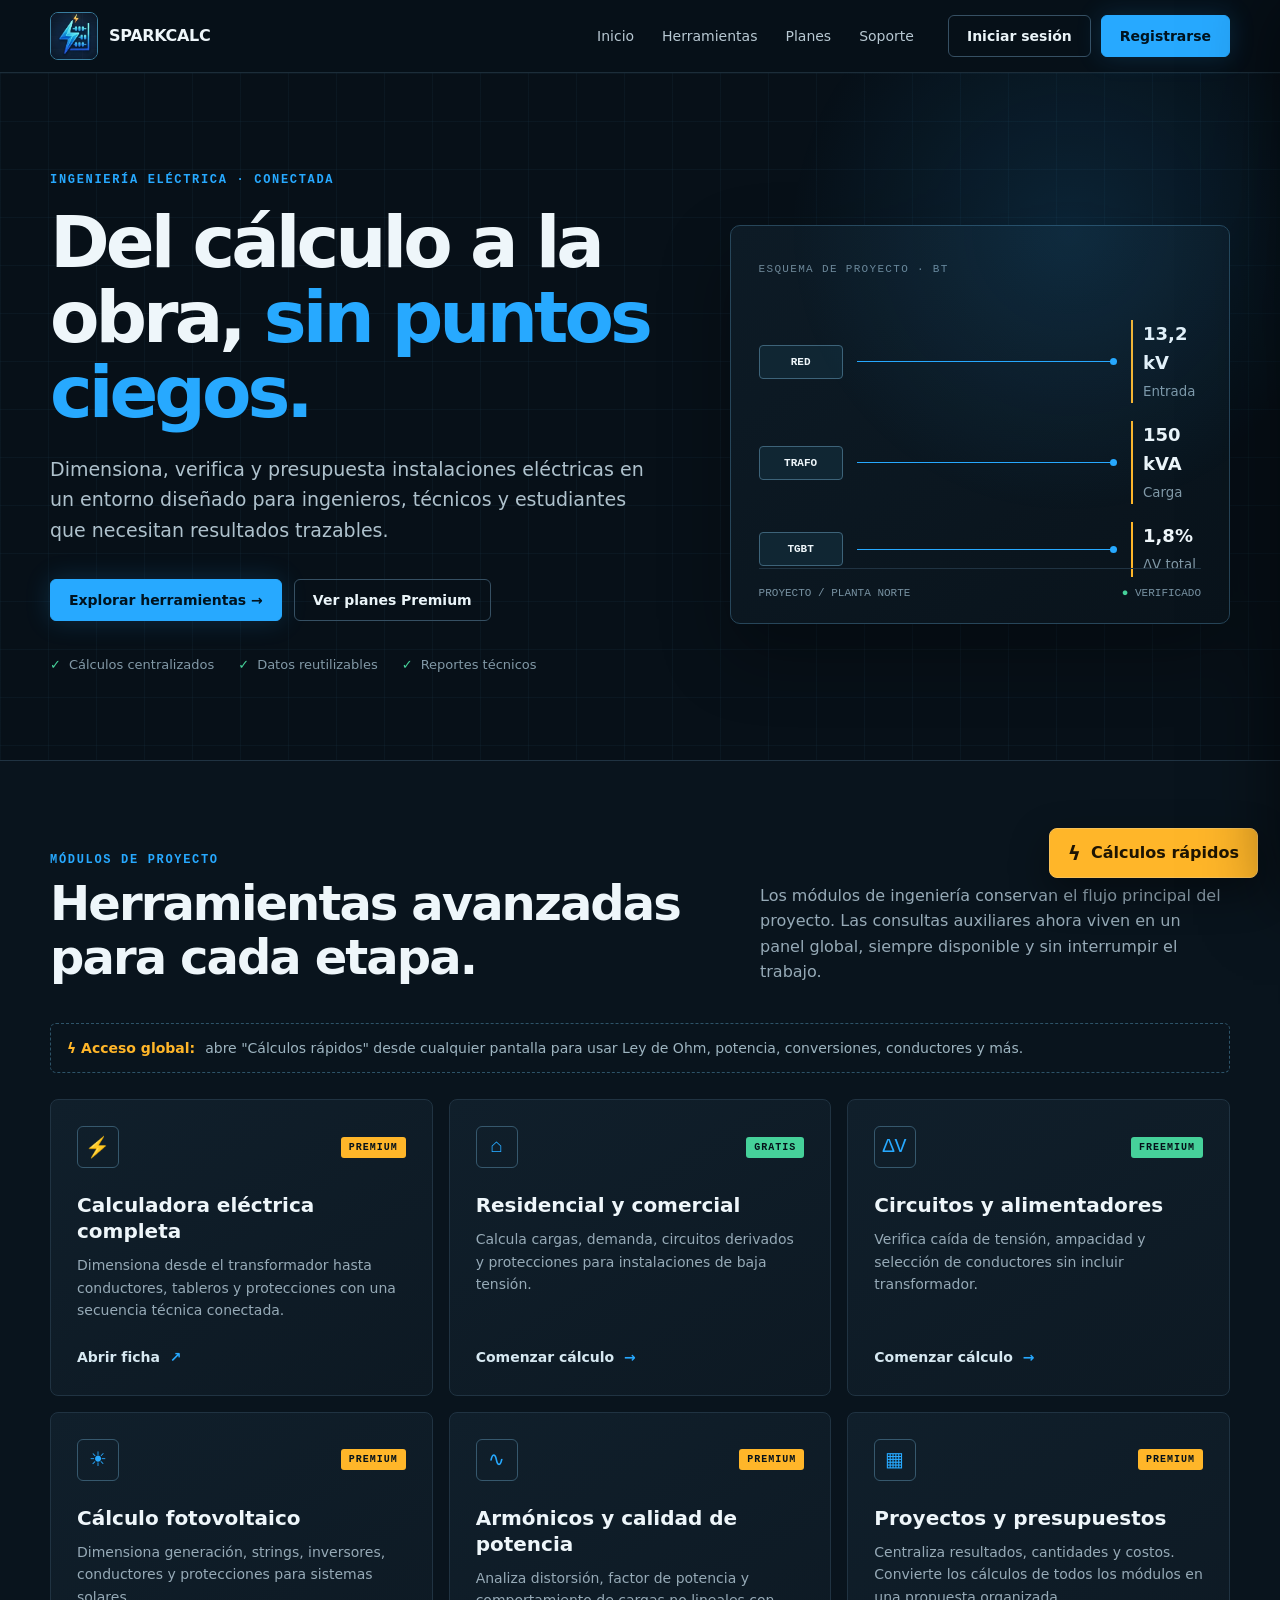
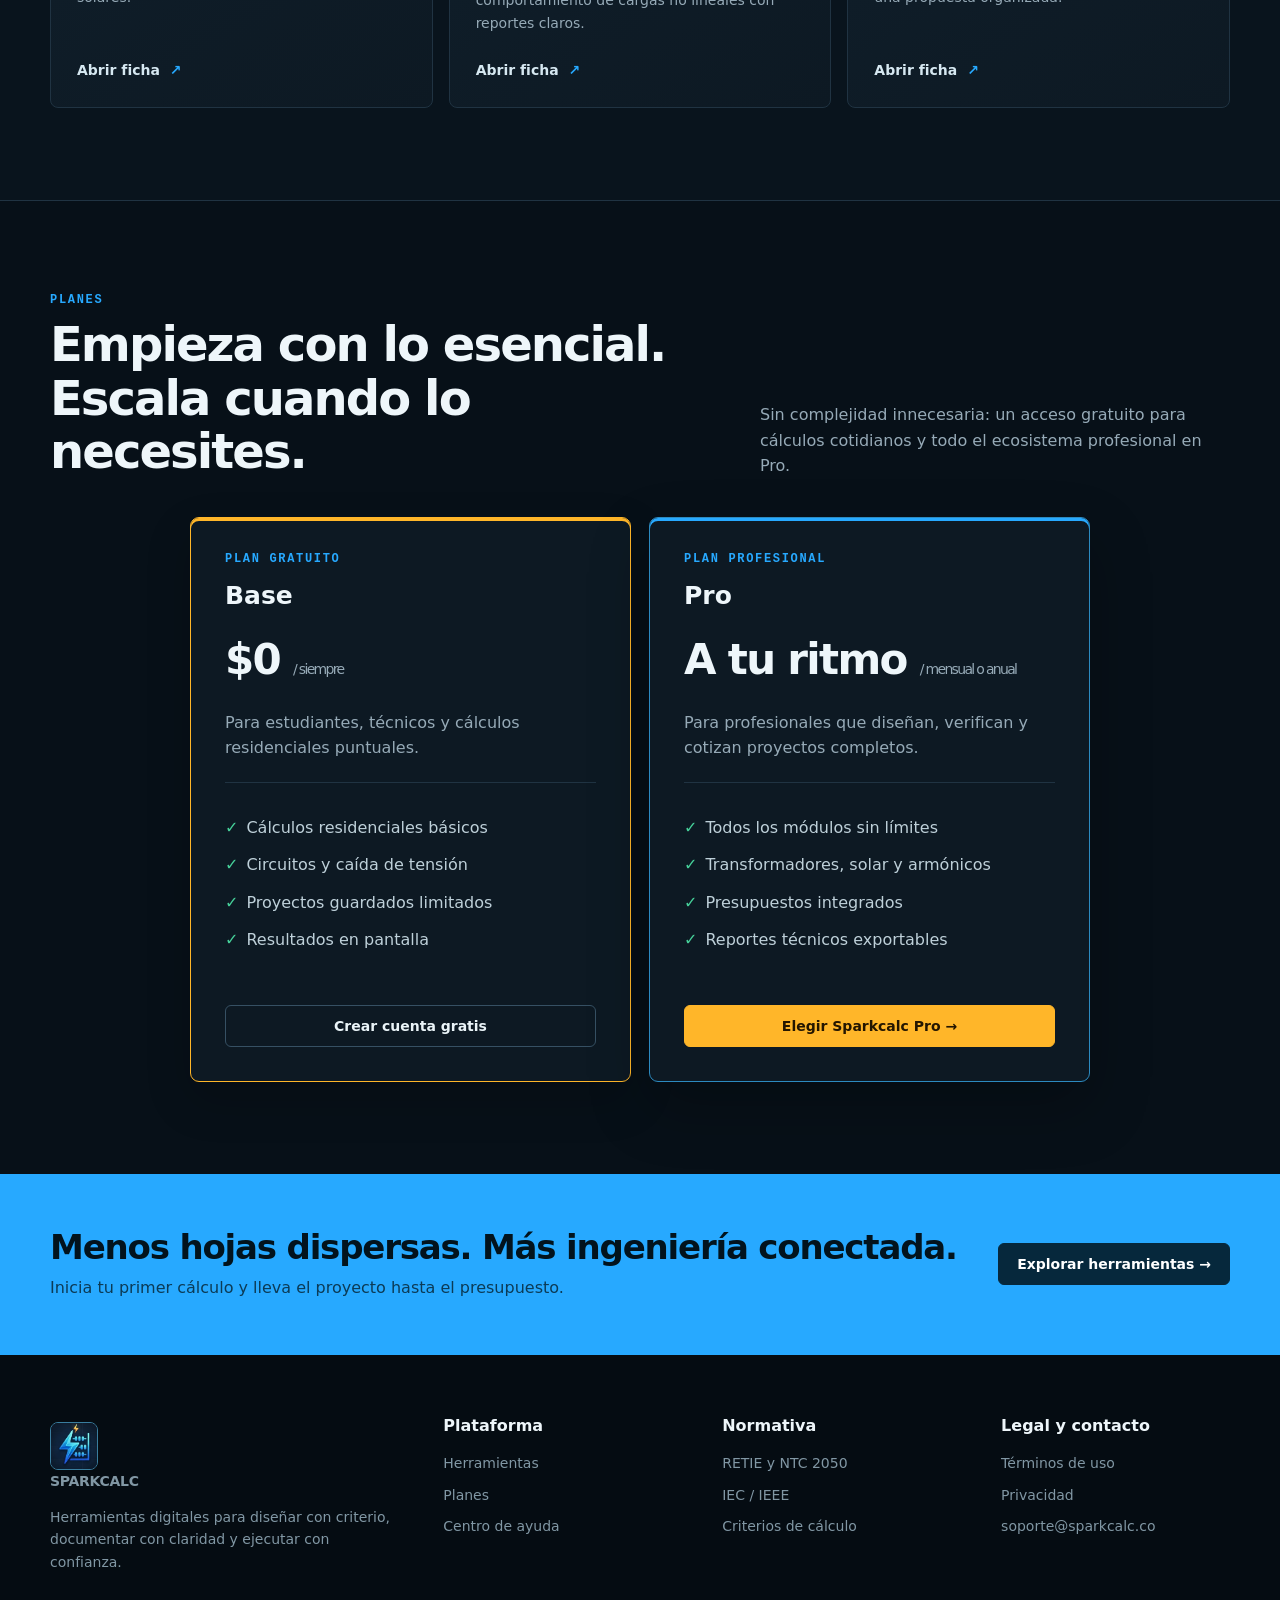
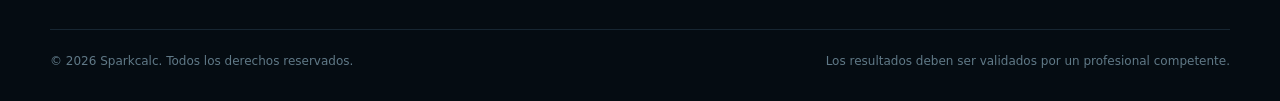
==== commit cf5362a0: "Animaciones primarias" ====
--- a/index.html
+++ b/index.html
@@ -6,7 +6,7 @@
   <meta name="description" content="Cálculo, análisis y gestión de proyectos eléctricos en una sola plataforma.">
   <title>Sparkcalc - Ingeniería eléctrica conectada</title>
   <link rel="icon" href="assets/img/logos.jpg">
-  <link rel="stylesheet" href="assets/css/styles.css?v=20260912-logo-translate-up">
+  <link rel="stylesheet" href="assets/css/styles.css?v=20260912-animations">
 </head>
 <body>
   <header class="site-header">
@@ -264,7 +264,6 @@
       </div>
     </div>
   </footer>
-
-  <script src="assets/js/main.js?v=20260912-light" defer></script>
+  <script src="assets/js/main.js?v=20260912-animations" defer></script>
 </body>
 </html>
--- a/assets/css/styles.css
+++ b/assets/css/styles.css
@@ -19,7 +19,11 @@
   background: var(--bg);
   color: var(--text);
   font: 16px/1.6 Inter, ui-sans-serif, system-ui, -apple-system, BlinkMacSystemFont, "Segoe UI", sans-serif;
-}
+  opacity: 0;
+  animation: pageIn .42s ease-out forwards;
+}
+
+body.page-exit { animation: pageOut .18s ease-in forwards; }
 
 a { color: inherit; text-decoration: none; }
 button, input { font: inherit; }
@@ -83,10 +87,11 @@
   cursor: pointer;
   font-size: 14px;
   font-weight: 700;
-  transition: .2s;
-}
-
-.btn:hover { border-color: #5b839d; transform: translateY(-1px); }
+  transition: transform .2s ease, border-color .2s ease, background-color .2s ease, box-shadow .2s ease;
+}
+
+.btn:hover { border-color: #5b839d; transform: translateY(-2px); box-shadow: 0 10px 24px rgba(0, 0, 0, .18); }
+.btn:active { transform: translateY(0); }
 .btn.primary { border-color: var(--blue); background: var(--blue); color: #00131f; box-shadow: 0 0 26px rgba(39, 169, 255, .18); }
 .btn.amber { border-color: var(--amber); background: var(--amber); color: #241600; }
 
@@ -113,6 +118,8 @@
 }
 
 .hero-grid { display: grid; align-items: center; gap: 68px; grid-template-columns: 1.1fr .9fr; }
+.hero-grid > *, .page-hero .wrap { animation: riseIn .58s ease-out both; }
+.hero-grid > *:nth-child(2) { animation-delay: .08s; }
 .hero h1 { max-width: 800px; margin: 18px 0 24px; font-size: clamp(42px, 6vw, 72px); letter-spacing: -.055em; line-height: 1.04; }
 .hero h1 span { color: var(--blue); }
 .lead { max-width: 650px; margin: 0 0 34px; color: #afc2cd; font-size: 19px; }
@@ -128,7 +135,10 @@
   border-radius: 10px;
   background: linear-gradient(145deg, #0d1b26, #09131b);
   box-shadow: 0 30px 70px rgba(0, 0, 0, .32);
-}
+  transition: transform .28s ease, border-color .28s ease, box-shadow .28s ease;
+}
+
+.diagram:hover { border-color: #3b7494; transform: translateY(-5px); box-shadow: 0 34px 80px rgba(0, 0, 0, .38); }
 
 .diagram::before {
   color: #6d8798;
@@ -197,10 +207,16 @@
   border: 1px solid var(--line);
   border-radius: 8px;
   background: linear-gradient(150deg, var(--panel-strong), var(--panel));
-  transition: .22s;
-}
-
-.card:hover { border-color: #376078; transform: translateY(-4px); }
+  animation: riseIn .52s ease-out both;
+  transition: transform .22s ease, border-color .22s ease, box-shadow .22s ease;
+}
+
+.card:hover { border-color: #376078; transform: translateY(-6px); box-shadow: 0 22px 48px rgba(0, 0, 0, .22); }
+.card:nth-child(2), .module-item:nth-child(2), .step:nth-child(2) { animation-delay: .06s; }
+.card:nth-child(3), .module-item:nth-child(3), .step:nth-child(3) { animation-delay: .12s; }
+.card:nth-child(4), .module-item:nth-child(4) { animation-delay: .18s; }
+.card:nth-child(5) { animation-delay: .24s; }
+.card:nth-child(6) { animation-delay: .3s; }
 .card-top { display: flex; align-items: center; justify-content: space-between; }
 .icon { display: grid; width: 42px; height: 42px; place-items: center; border: 1px solid #36586d; border-radius: 6px; color: var(--blue); font: 20px ui-monospace, SFMono-Regular, Consolas, monospace; }
 .tag { padding: 5px 8px; border-radius: 3px; background: var(--amber); color: #05121a; font: 700 10px ui-monospace, SFMono-Regular, Consolas, monospace; letter-spacing: .1em; text-transform: uppercase; }
@@ -254,7 +270,10 @@
   box-shadow: 0 14px 38px rgba(0, 0, 0, .42);
   cursor: pointer;
   font-weight: 800;
-}
+  transition: transform .2s ease, box-shadow .2s ease;
+}
+
+.quick-trigger:hover { transform: translateY(-3px); box-shadow: 0 18px 46px rgba(0, 0, 0, .5); }
 
 .quick-trigger .bolt { font-size: 20px; }
 .quick-panel { position: fixed; inset: 0 0 0 auto; z-index: 50; width: min(430px, 100%); overflow: auto; padding: 24px; border-left: 1px solid #31556a; background: #08131c; box-shadow: -24px 0 70px rgba(0, 0, 0, .55); transform: translateX(105%); transition: transform .25s ease; }
@@ -302,7 +321,10 @@
   background: #ffffff;
   color: #13232d;
   box-shadow: 0 18px 45px rgba(22, 44, 58, .08);
-}
+  animation: riseIn .5s ease-out both;
+  transition: transform .22s ease, box-shadow .22s ease, border-color .22s ease;
+}
+.panel:hover { border-color: #c2d3dc; transform: translateY(-3px); box-shadow: 0 22px 52px rgba(22, 44, 58, .11); }
 .panel h2, .panel h3 { margin-top: 0; letter-spacing: -.025em; line-height: 1.2; }
 .panel h2, .panel h3 { color: #0f2532; }
 .panel p { color: #344f60; }
@@ -318,7 +340,10 @@
   background: #ffffff;
   color: #13232d;
   box-shadow: 0 14px 34px rgba(22, 44, 58, .07);
-}
+  animation: riseIn .5s ease-out both;
+  transition: transform .2s ease, border-color .2s ease, box-shadow .2s ease;
+}
+.module-item:hover { border-color: #b9ced9; transform: translateY(-3px); box-shadow: 0 18px 42px rgba(22, 44, 58, .1); }
 .module-item p { margin: 4px 0 0; color: #344f60; font-size: 14px; }
 .module-item h3 { margin: 0; color: #0f2532; font-size: 18px; }
 .page-section .btn:not(.primary):not(.amber), .auth-card .btn:not(.primary):not(.amber) {
@@ -394,6 +419,7 @@
   border-radius: 8px;
   background: #ffffff;
   box-shadow: 0 24px 70px rgba(22, 44, 58, .12);
+  animation: riseIn .5s ease-out both;
 }
 .auth-card h1 { margin: 12px 0 8px; font-size: 34px; letter-spacing: -.04em; line-height: 1.08; }
 .auth-card p { margin: 0 0 22px; color: #344f60; }
@@ -412,6 +438,31 @@
 .page-main .price > p, .page-main .features li { color: #344f60; }
 .page-main .amount small { color: #405b6b; }
 .page-main .features { border-top-color: #d8e2e8; }
+
+@keyframes pageIn {
+  from { opacity: 0; }
+  to { opacity: 1; }
+}
+
+@keyframes pageOut {
+  from { opacity: 1; }
+  to { opacity: 0; }
+}
+
+@keyframes riseIn {
+  from { opacity: 0; transform: translateY(14px); }
+  to { opacity: 1; transform: translateY(0); }
+}
+
+@media (prefers-reduced-motion: reduce) {
+  html { scroll-behavior: auto; }
+  *, *::before, *::after {
+    animation-duration: .01ms !important;
+    animation-iteration-count: 1 !important;
+    scroll-behavior: auto !important;
+    transition-duration: .01ms !important;
+  }
+}
 
 @media (max-width: 900px) {
   .links { display: none; }
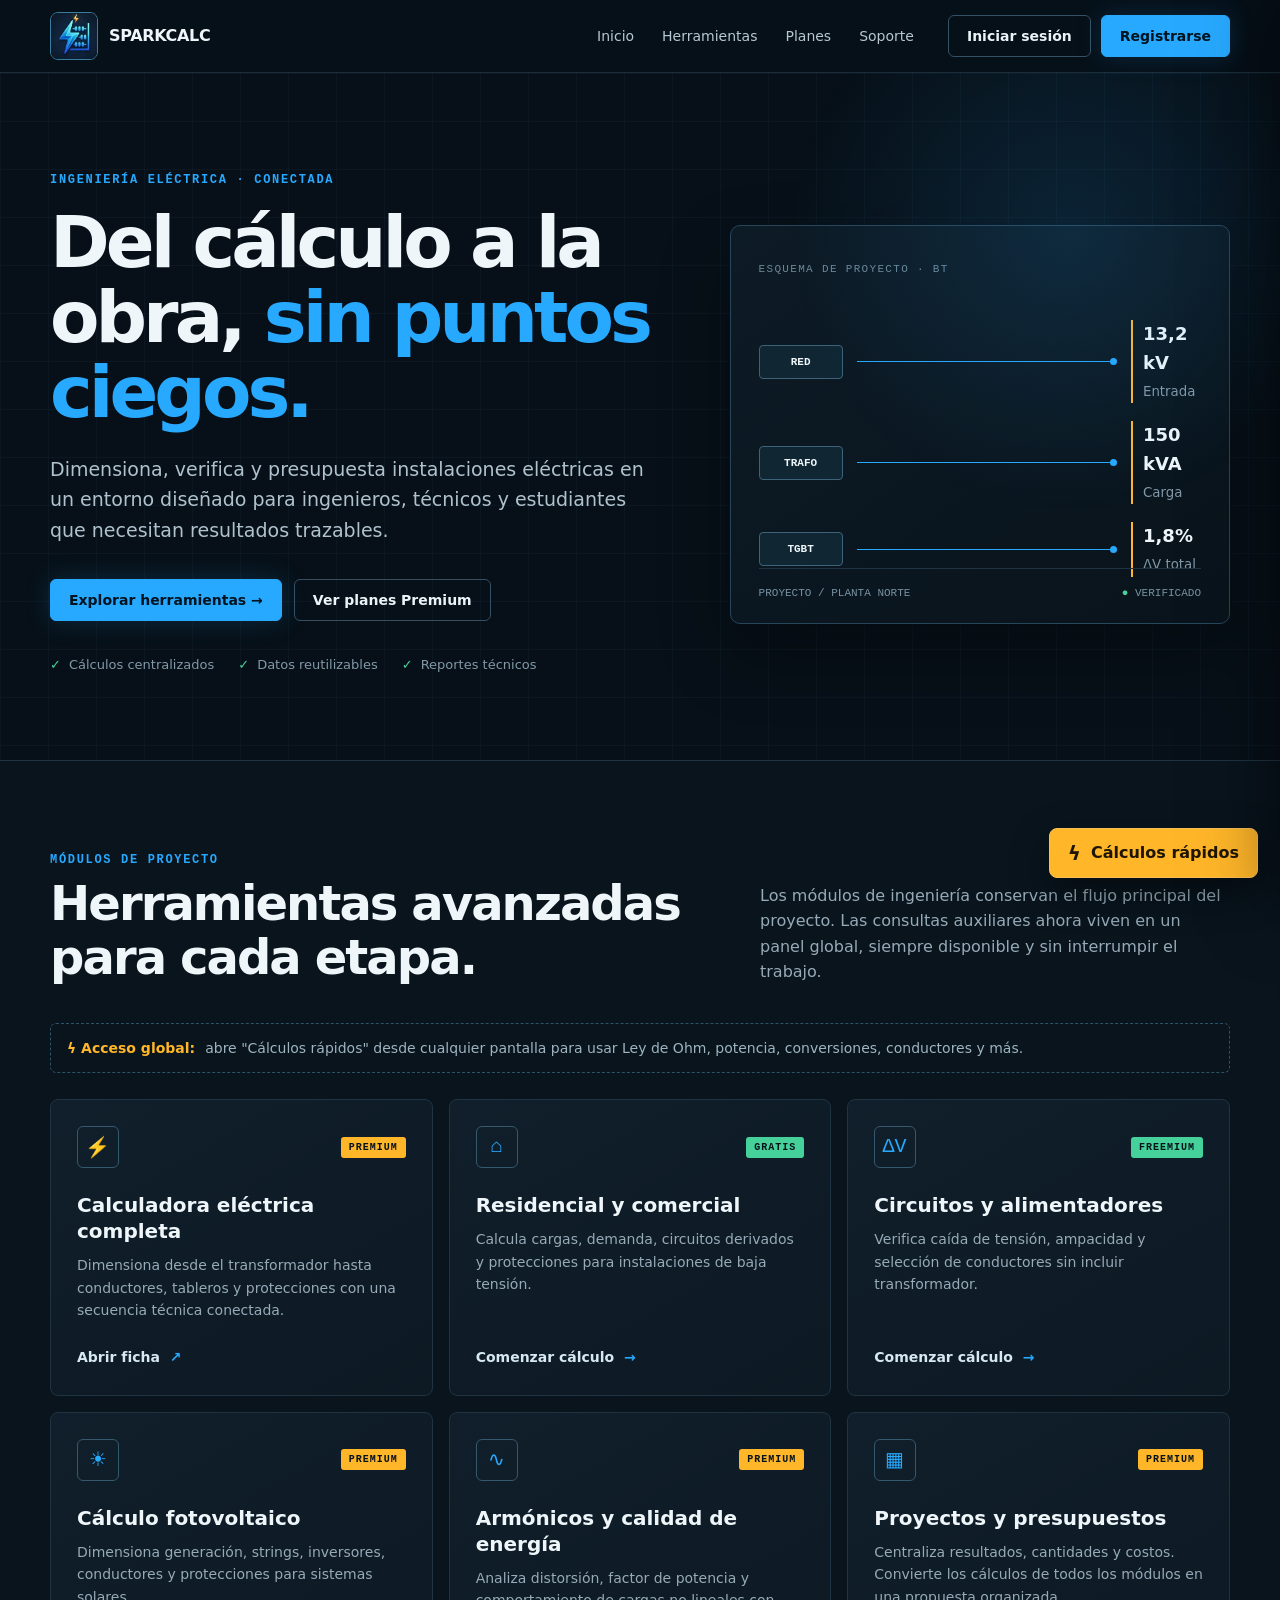
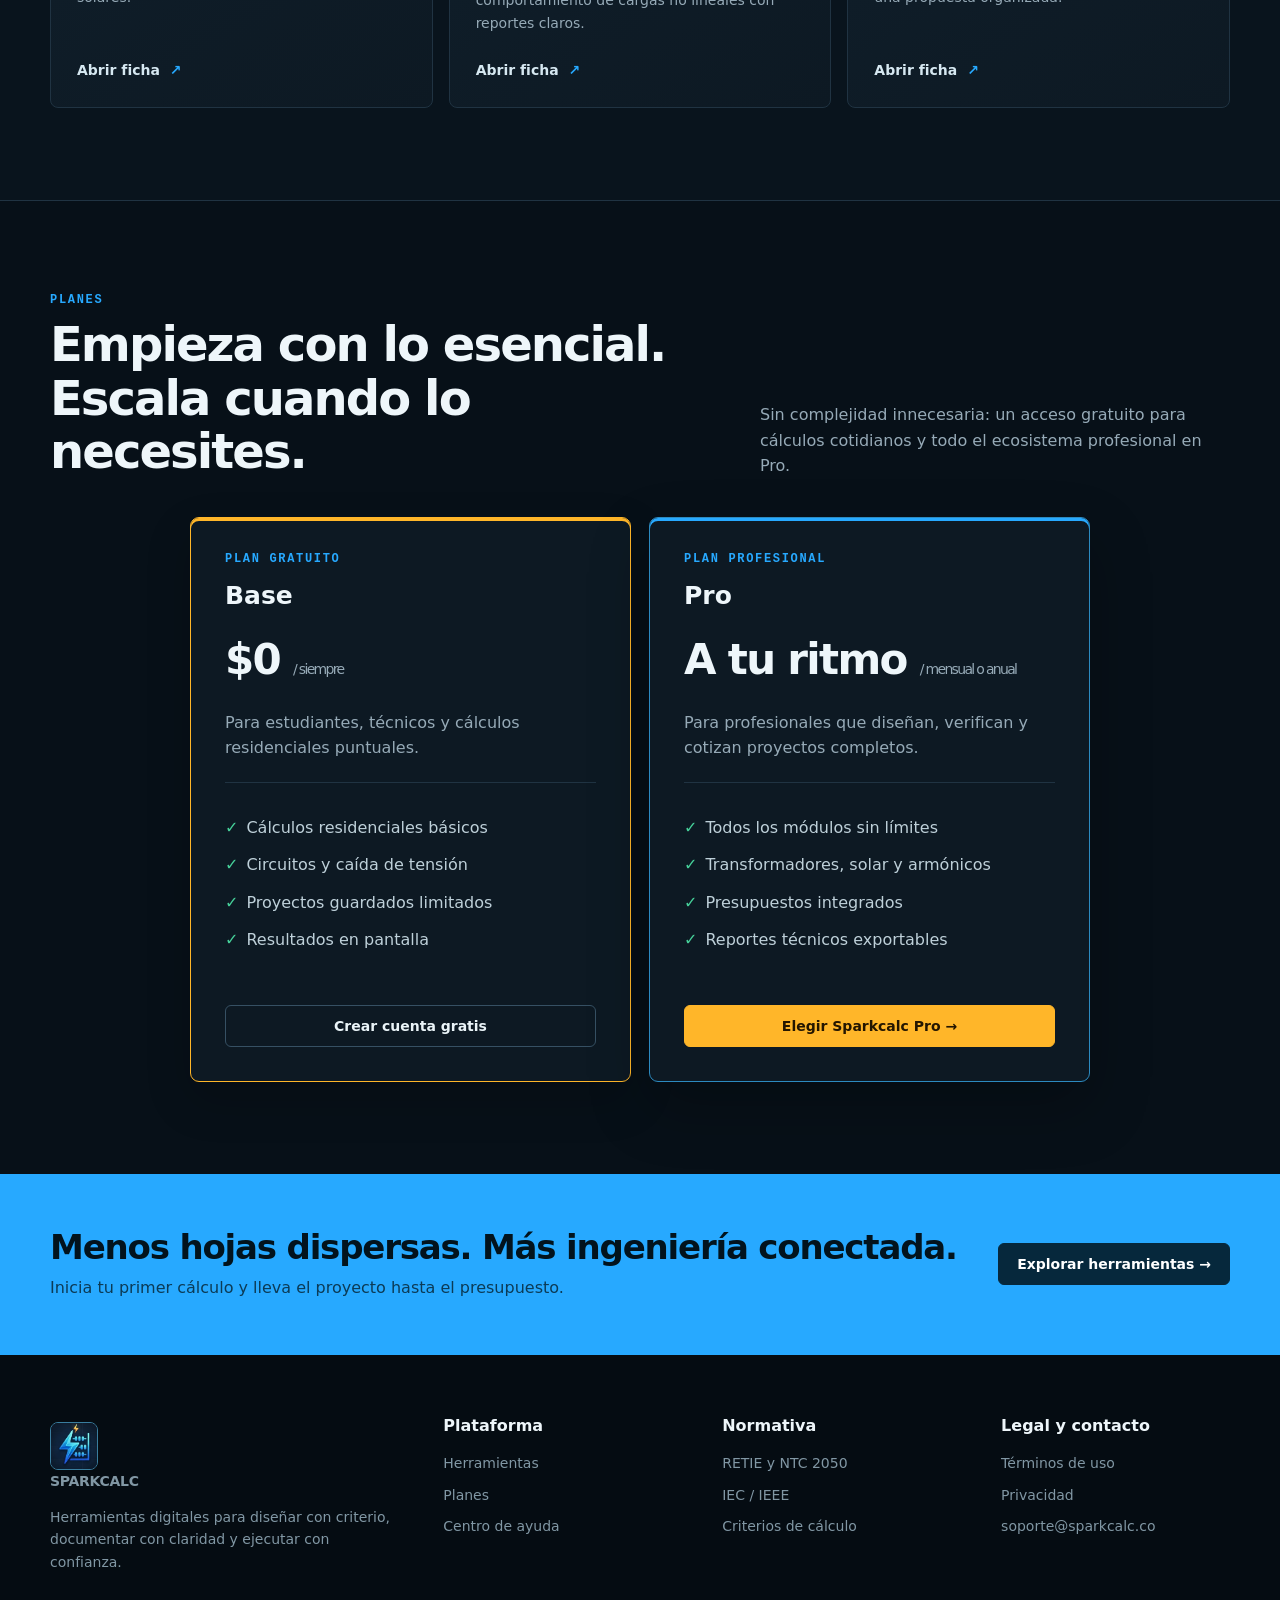
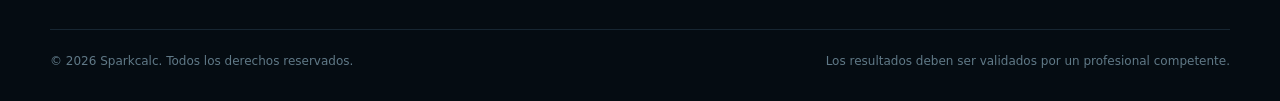
==== commit 68ca160a: "Arreglo de diseños de páginas" ====
--- a/index.html
+++ b/index.html
@@ -6,7 +6,7 @@
   <meta name="description" content="Cálculo, análisis y gestión de proyectos eléctricos en una sola plataforma.">
   <title>Sparkcalc - Ingeniería eléctrica conectada</title>
   <link rel="icon" href="assets/img/logos.jpg">
-  <link rel="stylesheet" href="assets/css/styles.css?v=20260912-animations">
+  <link rel="stylesheet" href="assets/css/styles.css?v=20260913-external-tools">
 </head>
 <body>
   <header class="site-header">
@@ -167,7 +167,7 @@
           </article>
           <article class="card">
             <div class="card-top"><span class="icon">∿</span><span class="tag">Premium</span></div>
-            <h3>Armónicos y calidad de potencia</h3>
+            <h3>Armónicos y calidad de energía</h3>
             <p>Analiza distorsión, factor de potencia y comportamiento de cargas no lineales con reportes claros.</p>
             <a href="pages/calidad-potencia.html">Abrir ficha <span>↗</span></a>
           </article>
@@ -264,6 +264,6 @@
       </div>
     </div>
   </footer>
-  <script src="assets/js/main.js?v=20260912-animations" defer></script>
+  <script src="assets/js/main.js?v=20260913-external-tools" defer></script>
 </body>
 </html>
--- a/assets/css/styles.css
+++ b/assets/css/styles.css
@@ -42,6 +42,7 @@
   z-index: 20;
   border-bottom: 1px solid rgba(69, 101, 122, .35);
   background: rgba(7, 16, 24, .88);
+  -webkit-backdrop-filter: blur(16px);
   backdrop-filter: blur(16px);
 }
 
@@ -278,7 +279,7 @@
 .quick-trigger .bolt { font-size: 20px; }
 .quick-panel { position: fixed; inset: 0 0 0 auto; z-index: 50; width: min(430px, 100%); overflow: auto; padding: 24px; border-left: 1px solid #31556a; background: #08131c; box-shadow: -24px 0 70px rgba(0, 0, 0, .55); transform: translateX(105%); transition: transform .25s ease; }
 .quick-panel.open { transform: none; }
-.quick-backdrop { position: fixed; inset: 0; z-index: 45; background: rgba(1, 7, 11, .62); backdrop-filter: blur(3px); opacity: 0; pointer-events: none; transition: .2s; }
+.quick-backdrop { position: fixed; inset: 0; z-index: 45; background: rgba(1, 7, 11, .62); -webkit-backdrop-filter: blur(3px); backdrop-filter: blur(3px); opacity: 0; pointer-events: none; transition: .2s; }
 .quick-backdrop.open { opacity: 1; pointer-events: auto; }
 .quick-head { display: flex; align-items: start; justify-content: space-between; gap: 20px; padding-bottom: 20px; border-bottom: 1px solid var(--line); }
 .quick-head h2 { margin: 6px 0; font-size: 24px; line-height: 1.2; }
